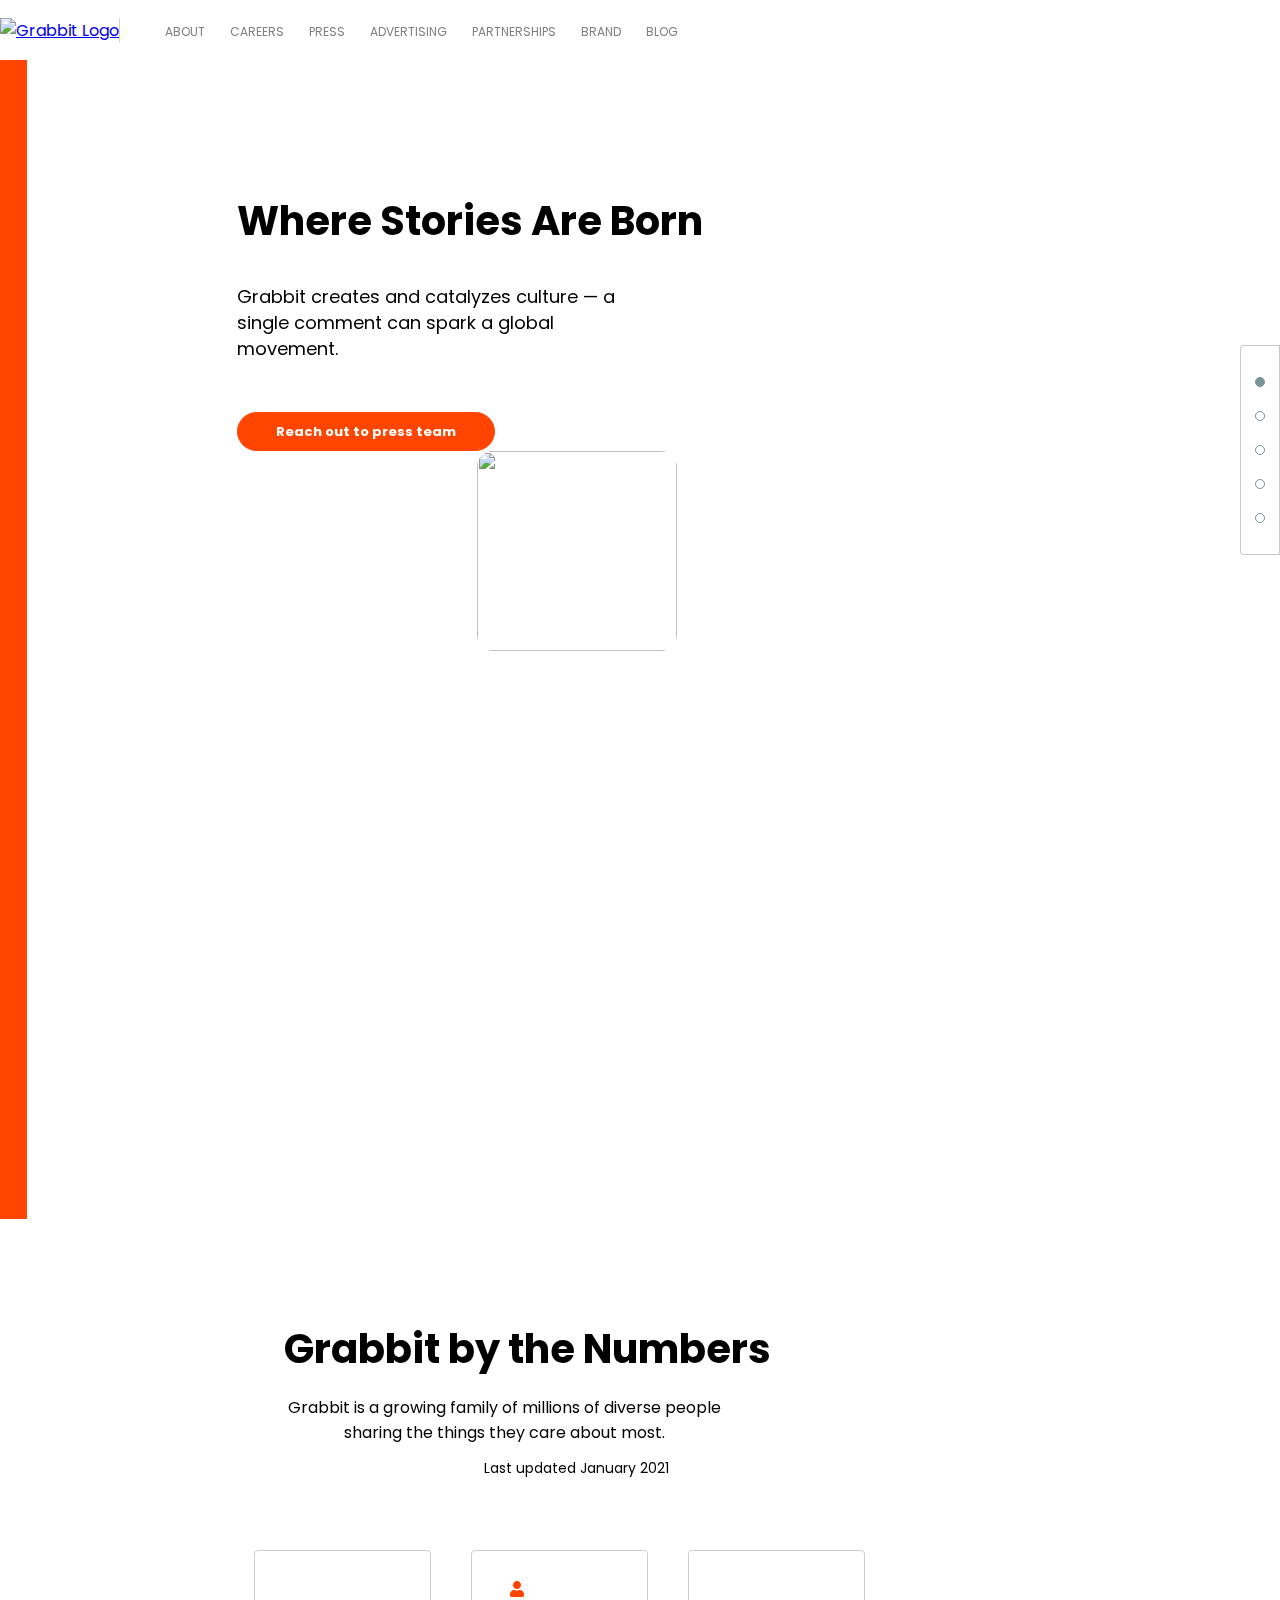
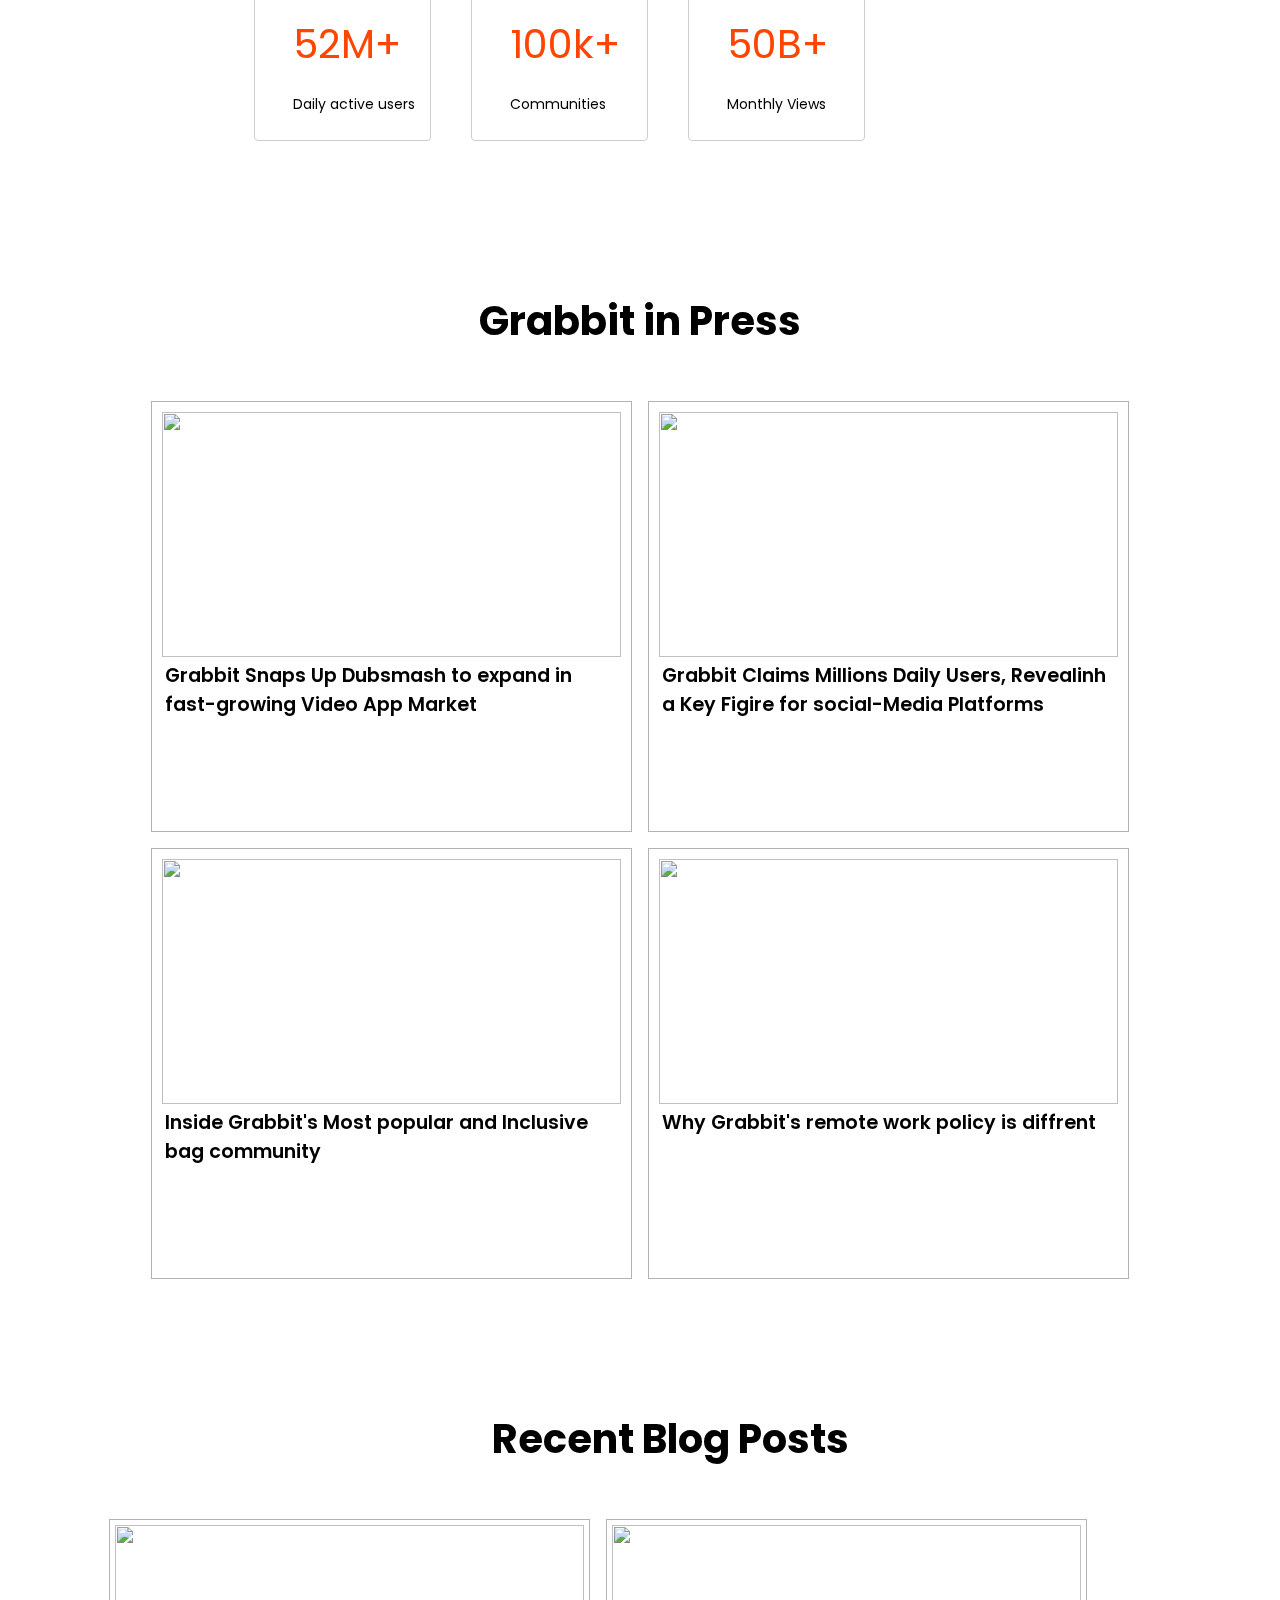
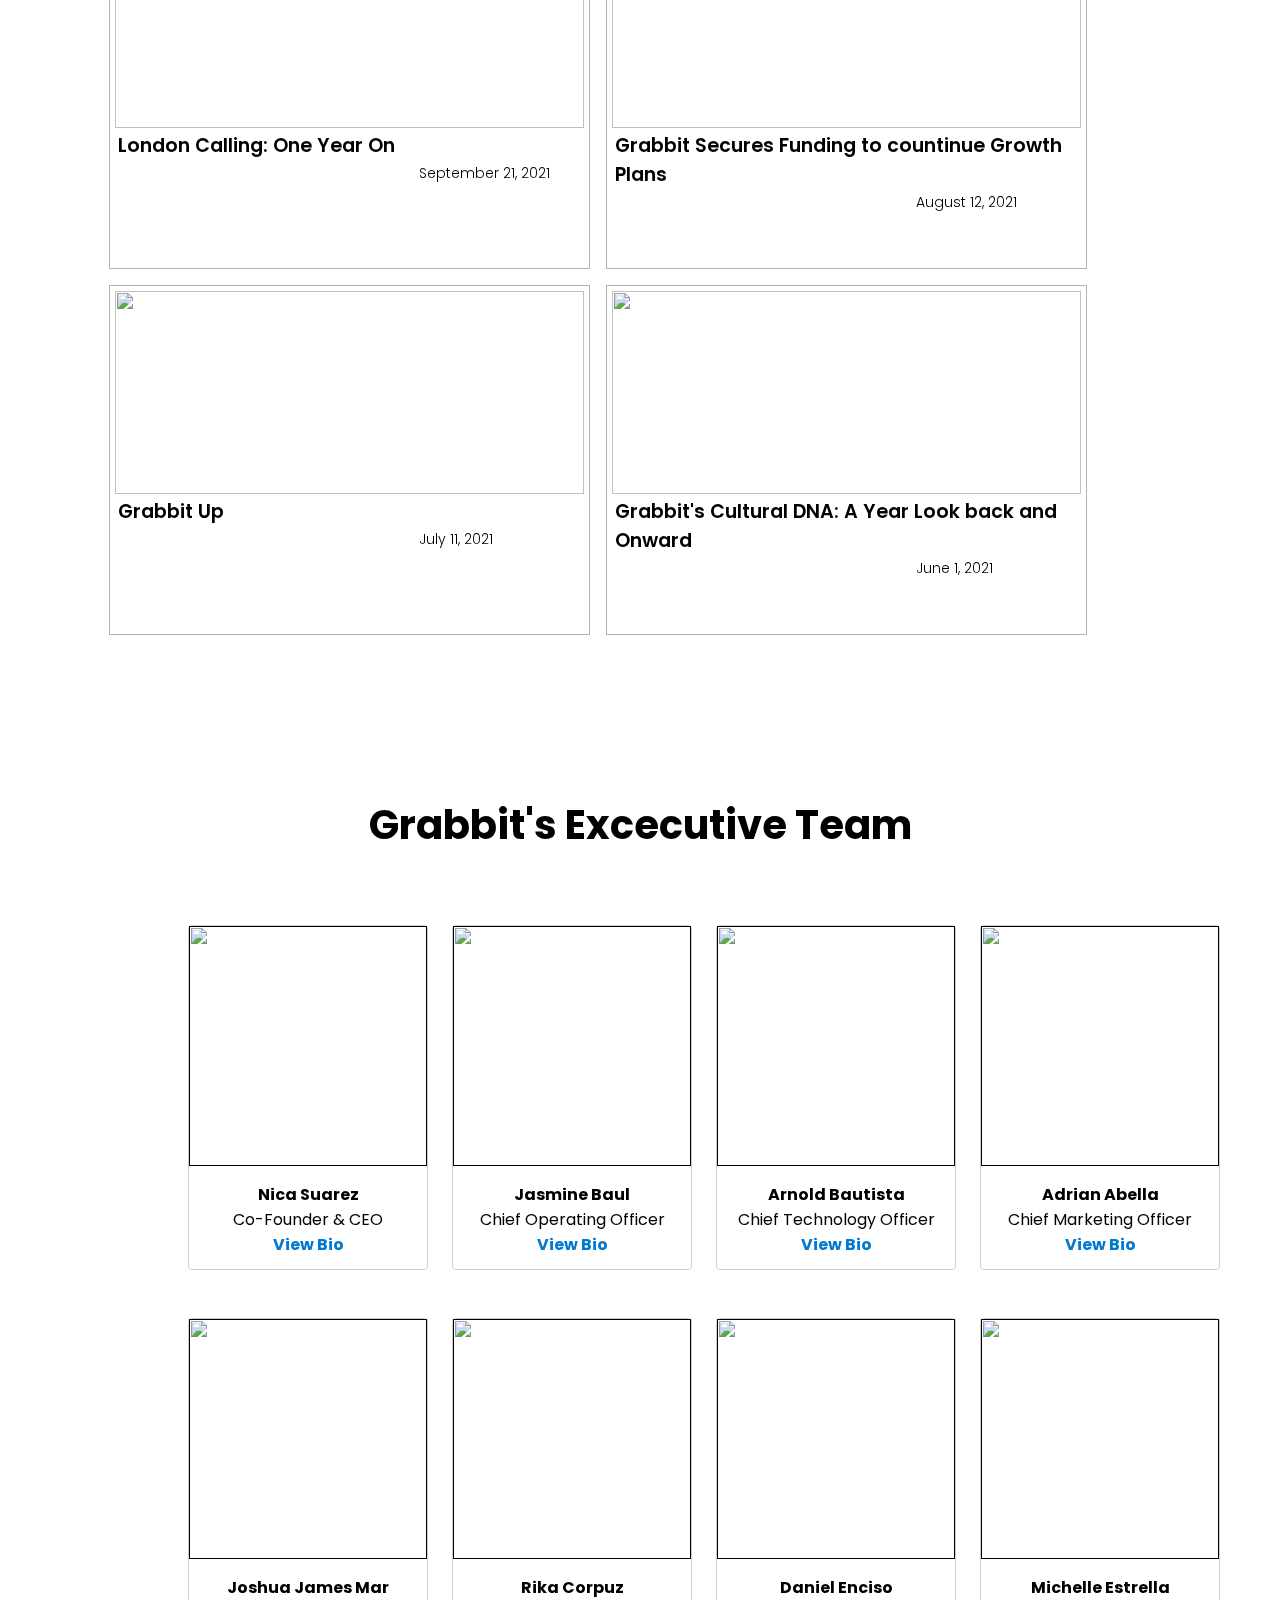
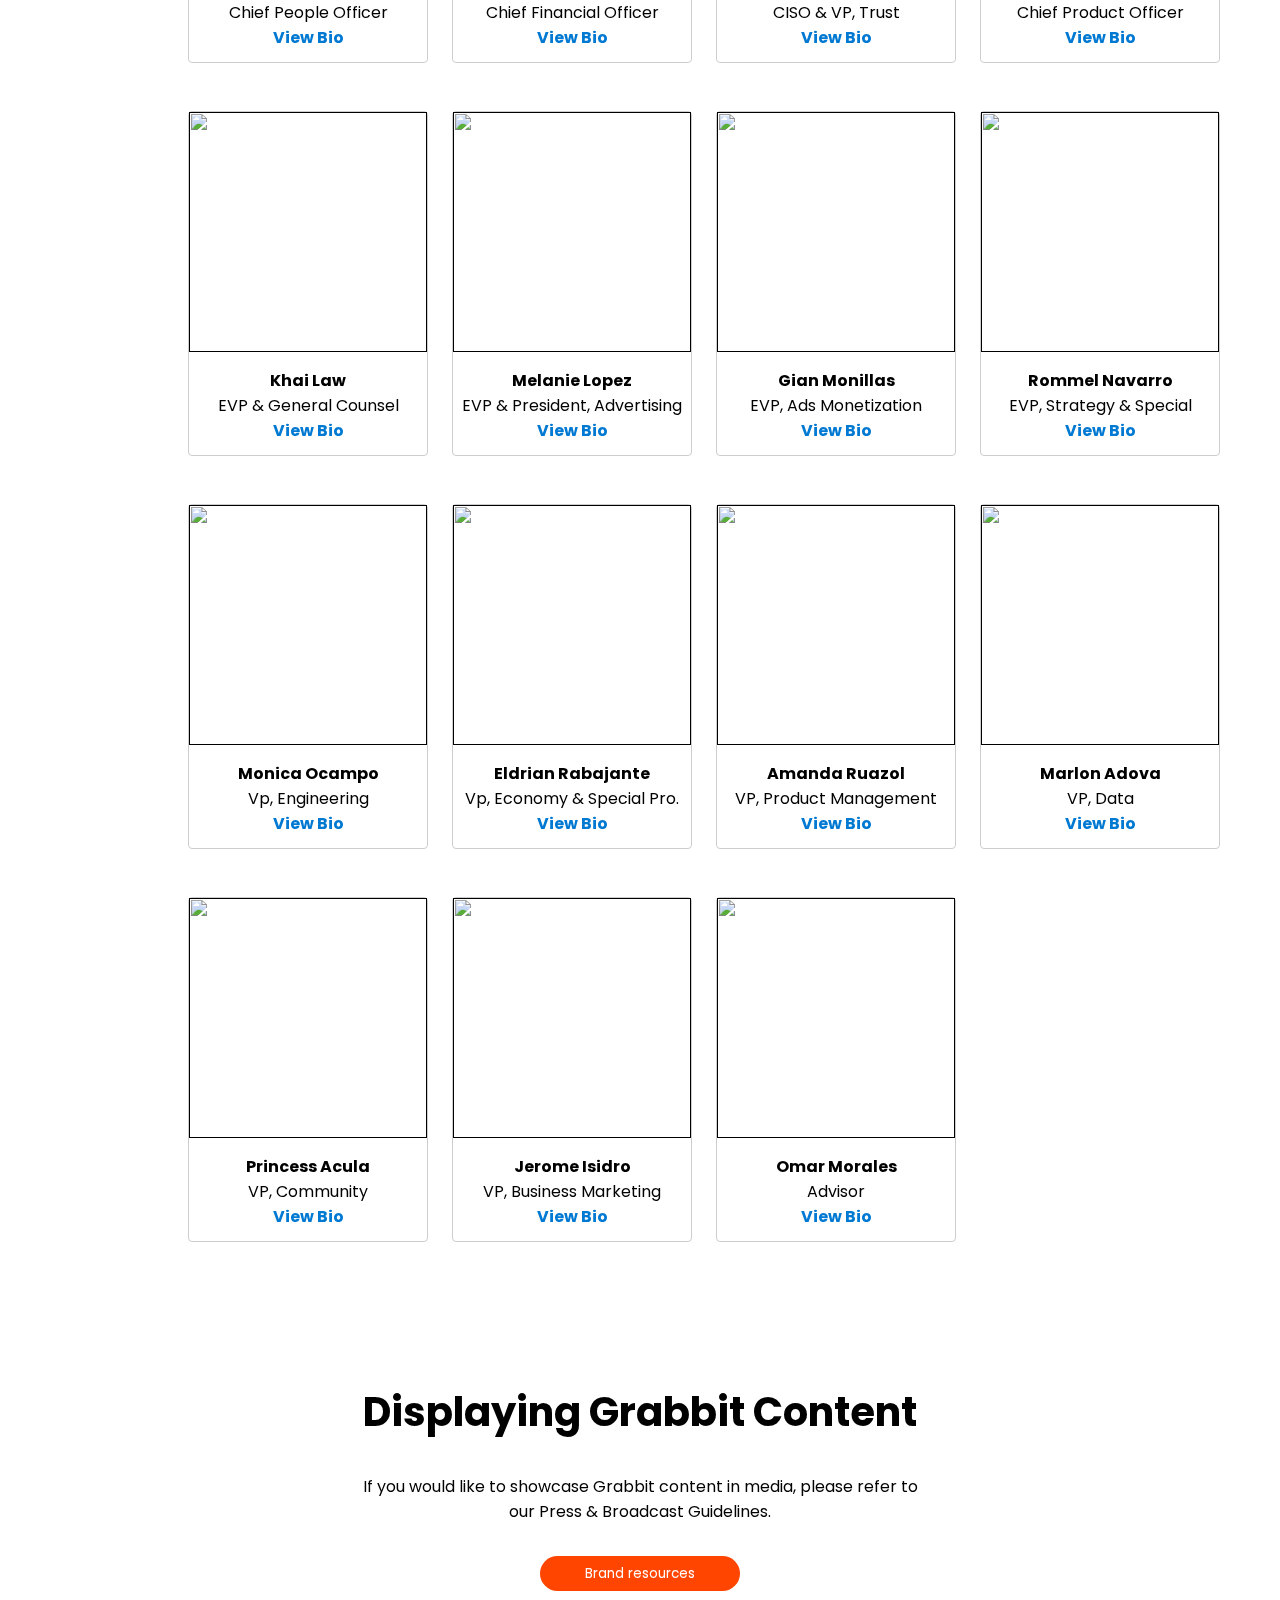
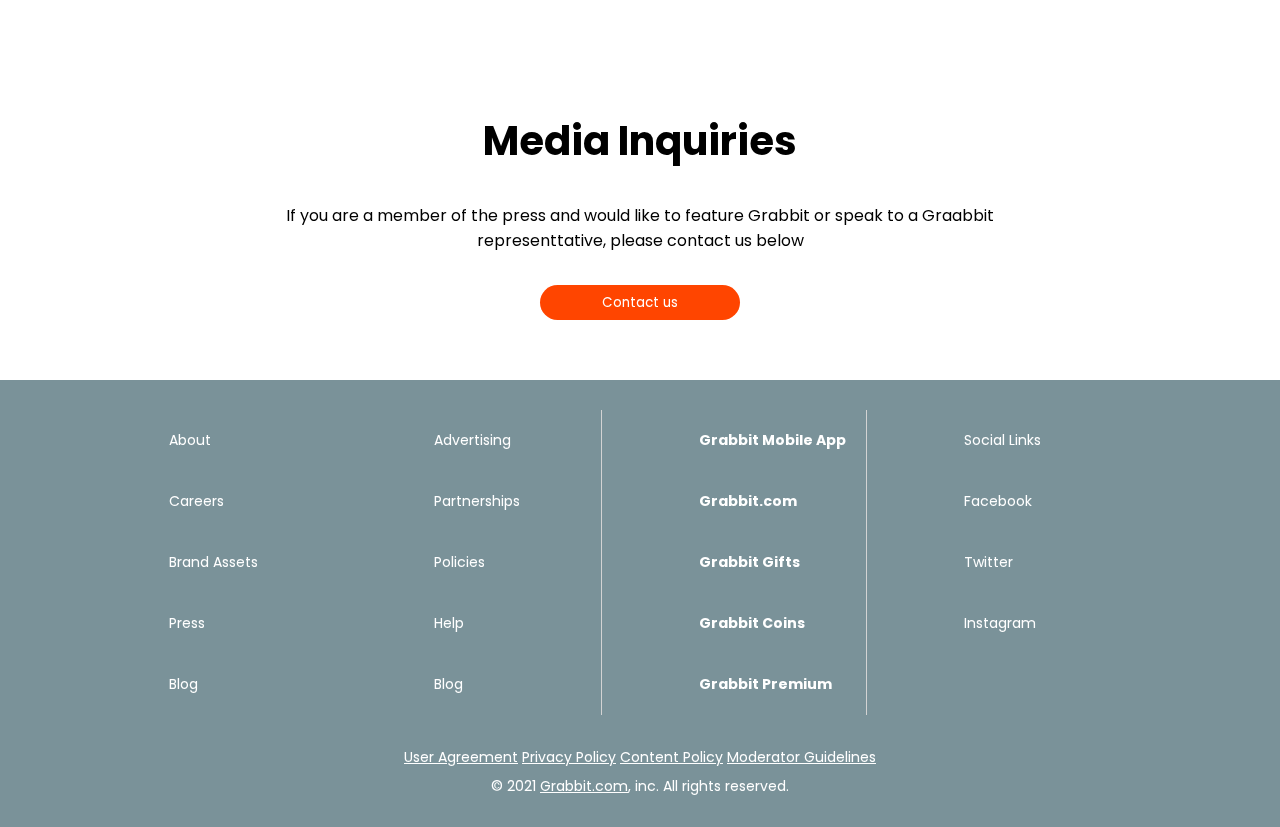
==== grabbithtml/press.html @ 47f3935f "marlon adova" ====
<!DOCTYPE html>
<html lang="en">
<head>
    <meta charset="UTF-8">
    <meta http-equiv="X-UA-Compatible" content="IE=edge">
    <meta name="viewport" content="width=device-width, initial-scale=1.0">
    <title>Press</title>
    <link rel="stylesheet" href="/grabbitdesign/press-design.css">
    <link
      href="https://pro.fontawesome.com/releases/v5.10.0/css/all.css"
      rel="stylesheet"
    />
    <link rel="icon" type="image/x-icon" href="/imagesgrabbit/searchimages/logo.png">
</head>
<body>
    <div class="img-kulay">

    </div>
    
    
  
</header>
    <div class="box-area">
        <div class="scroll-carousel">
            <div class="dot-container">
            <a href="#" class="elements" id="dt1"></a>
            <a href="#"  class="elements"id="dt2"></a>
            <a href="#" class=" elements"id="dt3"></a>
            <a href="#" class=" elements"id="dt4"></a>
            <a href="#" class=" elements"id="dt5"></a>
            <a href="#" class=" elements"id="dt6" style="display: none;"></a>
          
            </div>
            
            
        </div>
        <video autoplay muted loop id="myVideo">
            <source src="/imagesgrabbit/pressimages/pexels-ekaterina-bolovtsova-6650177.mp4" type="video/mp4">
          </video>
        <!-- HEADER -->
        <header>
            
               <nav class="wrapper">
                    <div class="logo nav">
                        <a href="/index.html"> 
                            <img src="/imagesgrabbit/deckimages/BANNER AND LOGO/logo-name.png" alt="Grabbit Logo"></a>
                    <ul>
                        <li><a href="#">ABOUT</a></li>
                        <li><a href="/grabbithtml/careers.html">CAREERS</a></li>
                        <li><a href="/grabbithtml/press.html">PRESS</a></li>
                        <li><a href="/grabbithtml/advertising.html">ADVERTISING</a></li>
                        <li><a href="#">PARTNERSHIPS</a></li>
                        <li><a href="#">BRAND</a></li>
                        <li><a href="/grabbithtml/blog.html">BLOG</a></li>
                    </ul>
                    </div>
                </nav>
                
                
                </div>
            </div> 
            
            
        </header>
        

        <section class="stories">
            <div class="img-kulay">

            </div>  
            <div class="stories-container">
                <div class="stories-container-content">
                    <h1>Where Stories Are Born</h1>
                    <p>Grabbit creates and catalyzes culture — a single comment can spark a global movement.</p>
                    <div>
                        <button class="reach">Reach out to press team</button>
                    </div>
                    <div class="stories-img-container">
                        <img src="/imagesgrabbit/pressimages/pexels-cottonbro-9818830.jpg" alt="">
                    </div>
                    <div id="cf6_image" class="shadow"></div>
                </div>
            </div>

        </section>
        
        
   <section class="grabbitum">
       <div class="grabbitum-container">
           <div>
               <div>
                   <h1 id="una">Grabbit by the Numbers</h1>
                   <p id="zero">Grabbit is a growing family of millions of diverse people sharing the things they care about most.</p>
                   <span id="panga">Last updated January 2021</span>
                   <div class="wrapper-container">
                    <div class="boxone">
                        <i class="fas fa-analytics"></i>
                        <h1>52M+</h1>
                        <p>Daily active users</p>
                    </div>
                    <div class="boxone">
                        <i class="fas fa-user"></i>
                        <h1>100k+</h1>
                        <p>Communities</p>
                    </div>
                    <div class="boxone">
                        <i class="fas fa-rabbit"></i>
                        <h1>50B+</h1>
                        <p>Monthly Views</p>
                    </div>
                   </div>

                   
               </div>
           </div>
       </div>
    </section> 
    <section class="prez" >
        <div class="prez-container">
            <div class="Press-container">
                <h1>Grabbit in Press</h1>
            </div>
            <div class="bx4-container">
                
                <div class="box4">
                    <div class="imgs-bx4-container">
                        <img src="https://images.pexels.com/photos/927022/pexels-photo-927022.jpeg?auto=compress&cs=tinysrgb&dpr=1&w=500" alt="">
                    </div>
                    <a href="">Grabbit Snaps Up Dubsmash to expand in fast-growing Video App Market</a>
                    <div class="logo-journal">
                        <img src="./images/Wall-Street-Journal-Logo_8027d34553f630cdea100c7f441b8144.png" alt="">
                    </div>
                </div>
                <div class="box4">
                    <div class="imgs-bx4-container">
                        <img src="https://images.pexels.com/photos/1916816/pexels-photo-1916816.jpeg?auto=compress&cs=tinysrgb&dpr=1&w=500" alt="">
                    </div>
                    <a href="">Grabbit Claims Millions Daily Users, Revealinh a Key Figire for social-Media Platforms</a>
                    <div class="logo-journal">
                        <img src="./images/Wall-Street-Journal-Logo_8027d34553f630cdea100c7f441b8144.png" alt="">
                    </div>
                </div>
                <div class="box4">
                    <div class="imgs-bx4-container">
                        <img src="https://images.pexels.com/photos/6044266/pexels-photo-6044266.jpeg?auto=compress&cs=tinysrgb&dpr=1&w=500" alt="">
                    </div>
                    <a href="">Inside Grabbit's Most popular and Inclusive bag community</a>
                    <div class="logo-journal">
                        <img src="./images/Wall-Street-Journal-Logo_8027d34553f630cdea100c7f441b8144.png" alt="">
                    </div>
                </div>
                <div class="box4">
                    <div class="imgs-bx4-container">
                        <img src="https://images.pexels.com/photos/3760067/pexels-photo-3760067.jpeg?auto=compress&cs=tinysrgb&dpr=1&w=500" alt="">
                    </div>
                    <a href="">Why Grabbit's remote work policy is diffrent</a>
                    <div class="logo-journal">
                        <img src="./images/Wall-Street-Journal-Logo_8027d34553f630cdea100c7f441b8144.png" alt="">
                    </div>
                </div>
            </div>
            
        </div>

    </section>

    
    
    <section class="prez" id="nice">
        <div class="prez-container ">
            <div class="Press-container">
                <h1>Recent Blog Posts</h1>
            </div>
            <div class="bx4-container" id="nices">
                
                <div class="box4" id="blogz">
                    <div class="imgs-bx4-container">
                        <img src="https://images.pexels.com/photos/672532/pexels-photo-672532.jpeg?auto=compress&cs=tinysrgb&dpr=1&w=500" alt="">
                    </div>
                    <a href="">London Calling: One Year On</a>
                    <span id="date">September 21, 2021</span>
                    </div>
                    
                
                <div class="box4" id="blogz">
                    <div class="imgs-bx4-container">
                        <img src="https://images.pexels.com/photos/590016/pexels-photo-590016.jpeg?auto=compress&cs=tinysrgb&dpr=1&w=500" alt="">
                    </div>
                    <a href="">Grabbit Secures Funding to countinue Growth Plans</a>
                   
                    <span id="date">August 12, 2021</span> 
                    </div>
                    
                
                <div class="box4" id="blogz">
                    <div class="imgs-bx4-container">
                        <img src="https://images.pexels.com/photos/347135/pexels-photo-347135.jpeg?auto=compress&cs=tinysrgb&dpr=1&w=500" alt="">
                    </div>
                    <a href="">Grabbit Up</a>
                    <span id="date">July 11, 2021</span> 
                </div>
                
                <div class="box4" id="blogz">
                    <div class="imgs-bx4-container">
                        <img src="https://images.pexels.com/photos/7328581/pexels-photo-7328581.jpeg?auto=compress&cs=tinysrgb&dpr=1&w=500" alt="">
                    </div>
                    <a href="">Grabbit's Cultural DNA: A Year Look back and Onward</a>
                    <span id="date">June 1, 2021</span>
                    </div>
                    
                </div>
            </div>
            
        </div>
    </section>
   
    <section class="Exe">
        <div class="Executive-team-container">
            <h1>Grabbit's Excecutive Team</h1></div>
        <div class="Execu-con">
            
           
            <div class="box12"><a href="">
                <div class="image-natinto">
                    <img src="/imagesgrabbit/pressimages/Cartoon Image w- BG/6.png"alt="">
                </div>
                <div class="imagenatinto-description-container">
                <span class="boxz1">Nica Suarez</span>
                <span class="postion">Co-Founder & CEO</span>
                <span class="morepa">View Bio</span>
                </div></a>
            </div>
            <div class="box12"><a href="">
                <div class="image-natinto">
                    <img src="/imagesgrabbit/pressimages/Cartoon Image w- BG/9.png"alt="">
                </div>
                <div class="imagenatinto-description-container">
                    <span class="boxz1">Jasmine Baul</span>
                    <span class="postion">Chief Operating Officer</span>
                    <span class="morepa">View Bio</span>
                </div>
                </a>
            </div>
            <div class="box12"><a href="">
                <div class="image-natinto">
                    <img src="/imagesgrabbit/pressimages/Cartoon Image w- BG/8.png"alt="">
                </div>
                <div class="imagenatinto-description-container">
                    <span class="boxz1">Arnold Bautista</span>
                    <span class="postion">Chief Technology Officer</span>
                    <span class="morepa">View Bio</span>
                </div>
                </a>
            </div>
            <div class="box12"><a href="">
                <div class="image-natinto">
                    <img src="/imagesgrabbit/pressimages/Cartoon Image w- BG/11.png"alt="">
                </div>
                <div class="imagenatinto-description-container">
                    <span class="boxz1">Adrian Abella</span>
                    <span class="postion">Chief Marketing Officer</span>
                    <span class="morepa">View Bio</span>
                </div>
                </a>
            </div>
            <div class="box12"><a href="">
                <div class="image-natinto">
                    <img src="/imagesgrabbit/pressimages/Cartoon Image w- BG/7.png"alt="">
                </div>
                <div class="imagenatinto-description-container">
                    <span class="boxz1">Joshua James Mar</span>
                    <span class="postion">Chief People Officer</span>
                    <span class="morepa">View Bio</span>
                </div>
                </a>
            </div>
            <div class="box12"><a href="">
                <div class="image-natinto">
                    <img src="/imagesgrabbit/pressimages/Cartoon Image w- BG/13.png"alt="">
                </div>
                
                <div class="imagenatinto-description-container">
                    <span class="boxz1">Rika Corpuz</span>
                    <span class="postion">Chief Financial Officer</span>
                    <span class="morepa">View Bio</span>
                </div>
            </a>
            </div>
            <div class="box12"><a href="">
                <div class="image-natinto">
                    <img src="/imagesgrabbit/pressimages/Cartoon Image w- BG/14.png"alt="">
                </div>
                <div class="imagenatinto-description-container">
                    <span class="boxz1">Daniel Enciso</span>
                    <span class="postion">CISO & VP, Trust</span>
                    <span class="morepa">View Bio</span>
                </div>
            </a>
            </div>
            <div class="box12"><a href="">
                <div class="image-natinto">
                    <img src="/imagesgrabbit/pressimages/Cartoon Image w- BG/15.png"alt="">
                </div>
                <div class="imagenatinto-description-container">
                    <span class="boxz1">Michelle Estrella</span>
                <span class="postion">Chief Product Officer</span>
                <span class="morepa">View Bio</span>
                </div>
                </a>
            </div>
            <div class="box12"><a href="">
                <div class="image-natinto">
                    <img src="/imagesgrabbit/pressimages/Cartoon Image w- BG/16.png"alt="">
                </div>
                <div class="imagenatinto-description-container">
                    <span class="boxz1">Khai Law</span>
                <span class="postion">EVP & General Counsel</span>
                <span class="morepa">View Bio</span>
                </div>
                </a>
            </div>
            <div class="box12"><a href="">
                <div class="image-natinto">
                    <img src="/imagesgrabbit/pressimages/Cartoon Image w- BG/17.png"alt="">
                </div>
                
                <div class="imagenatinto-description-container">
                    <span class="boxz1">Melanie Lopez</span>
                    <span class="postion">EVP & President, Advertising</span>
                    <span class="morepa">View Bio</span>
                </div>
                </a>
            </div>
            <div class="box12"><a href="">
                <div class="image-natinto">
                    <img src="/imagesgrabbit/pressimages/Cartoon Image w- BG/19.png"alt="">
                </div>
                
                <div class="imagenatinto-description-container">
                    <span class="boxz1">Gian Monillas</span>
                    <span class="postion">EVP, Ads Monetization</span>
                    <span class="morepa">View Bio</span>
                </div>
                </a>
            </div>
            <div class="box12"><a href="">
                <div class="image-natinto">
                    <img src="/imagesgrabbit/pressimages/Cartoon Image w- BG/20.png"alt="">
                </div>
                <div class="imagenatinto-description-container">
                <span class="boxz1">Rommel Navarro</span>
                <span class="postion">EVP, Strategy & Special</span>
                <span class="morepa">View Bio</span>
                </div>
                </a>
            </div>
            <div class="box12"><a href="">
                <div class="image-natinto">
                    <img src="/imagesgrabbit/pressimages/Cartoon Image w- BG/21.png"alt="">
                </div>
                <div class="imagenatinto-description-container">
                    <span class="boxz1">Monica Ocampo</span>
                    <span class="postion">Vp, Engineering</span>
                    <span class="morepa">View Bio</span>
                </div>
                </a>
            </div>
            <div class="box12"><a href="">
                <div class="image-natinto">
                    <img src="/imagesgrabbit/pressimages/Cartoon Image w- BG/22.png"alt="">
                </div>
                <div class="imagenatinto-description-container">
                    <span class="boxz1">Eldrian Rabajante</span>
                    <span class="postion">Vp, Economy & Special Pro. </span>
                    <span class="morepa">View Bio</span>
                </div>
                </a>
            </div>
            <div class="box12"><a href="">
                <div class="image-natinto">
                    <img src="/imagesgrabbit/pressimages/Cartoon Image w- BG/23.png"alt="">
                </div>
                <div class="imagenatinto-description-container">
                    <span class="boxz1">Amanda Ruazol</span>
                    <span class="postion">VP, Product Management</span>
                    <span class="morepa">View Bio</span>
                </div>
                </a>
            </div>
            <div class="box12"><a href="">
                <div class="image-natinto">
                    <img src="/imagesgrabbit/pressimages/Cartoon Image w- BG/10.png"alt="">
                </div>
                <div class="imagenatinto-description-container">
                    <span class="boxz1">Marlon Adova</span>
                    <span class="postion">VP, Data</span>
                    <span class="morepa">View Bio</span>
                </div>
               </a>
            </div>
            <div class="box12"><a href="">
                <div class="image-natinto">
                    <img src="/imagesgrabbit/pressimages/Cartoon Image w- BG/12.png"alt="">
                </div>
                <div class="imagenatinto-description-container">
                    <span class="boxz1">Princess Acula</span>
                    <span class="postion">VP, Community</span>
                    <span class="morepa">View Bio</span>
                </div>
                </a>
            </div>
            <div class="box12"><a href="">
                <div class="image-natinto">
                    <img src="/imagesgrabbit/pressimages/Cartoon Image w- BG/18.png"alt="">
                </div>
                <div class="imagenatinto-description-container">
                    <span class="boxz1">Jerome Isidro</span>
                    <span class="postion">VP, Business Marketing</span>
                    <span class="morepa">View Bio</span>
                </div>
                </a>
            </div>
            <div class="box12"><a href="">
                <div class="image-natinto">
                    <img src="/imagesgrabbit/pressimages/Cartoon Image w- BG/24.png"alt="">
                </div>
                <div class="imagenatinto-description-container">
                    <span class="boxz1">Omar Morales</span>
                    <span class="postion">Advisor</span>
                    <span class="morepa">View Bio</span>
                </div>
                </a>
            </div>
            

        </div>
    </section>

    <section class="Displaying">
        <div class="displaying-con">
            <h1>Displaying Grabbit Content</h1>
            <p>If you would like to showcase Grabbit content in media, please refer to our <span>Press & Broadcast Guidelines.</span></p>

            <div>
                <button class="button3">Brand resources</button>
            </div>
        </div>
    </section>

    <section class="Media">
        <div class="Media-con">
            <h1>Media Inquiries</h1>
            <p>If you are a member of the press and would like to feature Grabbit or speak to a Graabbit representtative, please <span>contact us below<span></p>

            <div >
                <button class="button4">Contact us</button>
            </div>
        </div>
    </section>

<footer class="footer">
        <div class="footer-container">
            <div class="footer-top">

                <div class="">
                    <a href="#">About</a>
                    <a href="">Careers</a>
                    <a href="">Brand Assets</a>
                    <a href="">Press</a>
                    <a href="">Blog</a> 
                 </div>
                 <div class="">
                    <a href="#">Advertising</a>
                    <a href="">Partnerships</a>
                    <a href="">Policies</a>
                    <a href="">Help</a>
                    <a href="">Blog</a> 
                 </div>
                 <div class="">
                    <a href="#">Grabbit Mobile App</a>
                    <a href="">Grabbit.com</a>
                    <a href="">Grabbit Gifts</a>
                    <a href="">Grabbit Coins</a>
                    <a href="">Grabbit Premium</a> 
                 </div>
                 <div class="">
                    <a href="#">Social Links</a>
                    <a href="">Facebook</a>
                    <a href="">Twitter</a>
                    <a href="">Instagram</a>
                    
                 </div>
            </div>
            <div class="footer-bottom">
                <div class="User-container">
                    <a href="">User Agreement</a>
                    <a href="">Privacy Policy</a>
                    <a href="">Content Policy</a>
                    <a href="">Moderator Guidelines</a>
                </div>
                <div class="license-container">
                    <p>© 2021 <a href="">Grabbit.com</a>, inc. All rights reserved.</span></p>
                </div>
                
            </div>
        </div>
    </footer>

   
    <!-- END OF FOOTER -->
    <script src="/js/press.js"></script>
    
</body>

</html>
---- grabbitdesign/press-design.css ----
@import url("https://fonts.googleapis.com/css2?family=Poppins:ital,wght@0,100;0,200;0,300;0,400;0,500;0,600;0,700;0,800;0,900;1,100;1,200;1,300;1,400;1,500;1,600;1,700;1,800;1,900&display=swap");
/* js */
#dt1.active {
  background-color: transparent;
}
#dt2.active {
  background-color: #7a9299;
}
#dt3.active {
  background-color: #7a9299;
}
#dt4.active {
  background-color: #7a9299;
}
#dt5.active {
  background-color: #7a9299;
}
#dt6.active {
  background-color: #7a9299;
}

video {
  object-fit: cover;
  width: 100vw;
  height: 100vh;
  position: fixed;
  top: 0;
  left: 0;
  z-index: -1;
}

/* .video{
  position:fixed;
  min-width:100%;
  min-height:100%;
  bottom:0;
  left:0;
} */


* {
  padding: o;
  margin: 0;
  box-sizing: border-box;
  font-family: poppins, Helvetica, sans-serif;
}

.scroll-carousel {
  position: fixed;
  right: 0;
  top: 0;
  bottom: 0;
  height: 210px;
  width: 40px;
  background-color: #ffff;
  margin: auto;
  border: 1px solid rgba(20, 39, 54, 0.25);
  border-radius: 4px 0 0 4px;
  display: flex;
  justify-content: center;
  align-items: center;
  z-index: 9999;
}
 @media screen and (max-width:796px){
  .scroll-carousel{
    display:none;
  }
 }
.dot-container {
  display: flex;
  justify-content: center;
  align-items: center;
  flex-direction: column;
  gap: 1.5rem;
}
.elements {
  width: 10px;
  height: 10px;
  border-radius: 100%;
  background-color: transparent;
  border: 1px solid #7a9299;
}
#dt1 {
  background-color: #7a9299;
}

/* HEADER */

.nav {
  display: flex;
  flex-direction: row;
  align-items: center;
  width: 100%;
  height: 60px;
  position: fixed;
  top: 0;
  left: 0;
  background-color: #ffff;
  z-index: 999;
}
.wrapper ul {
  display: flex;
}
.wrapper ul li {
  list-style: none;
  padding: 20px;
  padding-left: 5px;
}
.wrapper img {
  width: 100px;
  height: 45px;
  border-right: 1px solid lightgray;
}
.wrapper ul li a {
  font-size: 12px;
  color: gray;
  text-decoration: none;
}
/* ______________________________________________________________________________________________________________ */

.stories {
  display: flex;
  justify-content: center;
  align-items: center;

  position: relative;
}
.stories-container {
  display: flex;
  justify-content: center;
  align-items: center;
}
.stories-img-container img {
  width: 200px;
  height: 200px;
  border-radius: 16px;
  object-fit: cover;
  position: relative;
  left: 15rem;
}

  .stories-container-content h1 {
    font-weight: bold;
    font-size: 20px;
    line-height: 43px;
    margin-bottom: 41px;
  }


.img-kulay {
  position: absolute;
  left: 0;
  top: 0;

  height: 100%;
  width: 27px;
  background-color: #ff4500;
}

.stories-container-content h1 {
  font-weight: bold;
  font-size: 40px;
  line-height: 43px;
  margin-bottom: 41px;
}

.stories-container-content p {
  font-size: 18px;
  line-height: 26px;

  margin-block-start: 1em;
  margin-block-end: 1em;
  margin-inline-start: 0px;
  margin-inline-end: 0px;
  text-align: left;
  margin-bottom: 50px;
}

.stories {
  /* background-color: #f1f5f6; */
  padding: 200px;
  display: flex;
  align-items: center;
  justify-content: center;
}

.stories-container button {
  color: #ffff;
  border: none;
  border-radius: 19.5px;
  text-transform: none;
  display: inline-block;
  vertical-align: top;
  text-decoration: none;
  text-align: center;
  background-color: #ff4500;
  font-size: 13px;
  line-height: 1;
  padding: 12px 38px;
  font-weight: 700;
  border: 1px solid #ff4500;
}
.reach:hover {
  background-color: #ffff;
  cursor: pointer;
  transition: 1000ms;
}
.stories-container {
  display: flex;

  align-items: center;
}
.stories-container button:hover {
  color: #ff4500;
}
.stories-container-content p {
  width: 50%;
}

/* ______________________________________________________________________________________________________________ */
.grabittum {
  height: 100%;
  /* background-color: #ffff; */
}
.grabbitum-container {
  padding-left: 5rem;
  padding-right: 15px;
  max-width: 972px;
  width: 100%;
  margin-left: auto;
  margin-right: auto;
}
#zero {
  display: block;
  margin-bottom: 10px;
  text-align: center;
  width: 500px;
  padding-left: 40px;
}
#panga {
  font-size: 14px;
  color: #000;
  line-height: 1.43;
  text-align: center;
  padding-left: 250px;
}
#una {
  font-size: 40px;
  display: block;
  margin-top: 100px;
  margin-bottom: 16px;
  padding-left: 50px;
}
.wrapper-container h1 {
  color: #ff4500;
  font-size: 40px;
  font-weight: 400;
  display: flex;
  flex-direction: row;
  align-items: center;
}
.wrapper-container {
  display: flex;
  margin-top: 50px;
  margin-bottom: 80px;
}
/* grabbit in press */
.prez {
  display: flex;
  flex-direction: column;
  justify-content: center;
  align-items: center;
  /* background: #f2f6f7; */
  padding-bottom: 5rem;
}
.imgs-bx4-container {
  width: 100%;
  height: 60%;
}
.imgs-bx4-container img {
  width: 100%;
  height: 100%;
}
.prez-container {
  display: flex;
  flex-direction: column;
  justify-content: center;
  align-items: center;
  width:100%;
 
}
@media screen and (max-width:769px){
  .prez-container{
    width:70%;
  }
}

.bx4-container {
  display: grid;
  grid-template-columns: 1fr 1fr;
  grid-gap: 1rem 1rem;
  
}
.box4 {
  width: 481px;
  height: 431px;
  /* background: #ffff; */
  border: 1px solid rgba(0, 0, 0, 0.3);
  display: flex;
  flex-direction: column;
  align-items: flex-start;
  justify-content: flex-start;
  padding: 10px;
  
  
}

.logo-journal img {
  position: relative;
  left: 16px;
  top: 20px;
}
.Press-container h1 {
  font-size: 2.5rem;
  padding-top: 50px;
  padding-bottom: 50px;
}
.box4 a {
  font-size: 1.2rem;
  font-weight: 600;
  padding: 0.2rem;
}

.boxone {
  /* background-color: #ffff; */
  width: 177px;
  border: 1px solid #cbcdce;
  padding: 30px 11px 25px 38px;
  margin: 20px;
  border-radius: 4px;
  justify-content: center;
}
.boxone p {
  font-size: 14px;
  padding-top: 20px;
}
.boxone i {
  font-size: 16px;
  line-height: 16px;
  display: block;
  min-height: 24px;
  margin-bottom: 9px;
  color: #ff4500;
}

/* section prez */
.prez-container {
  display: flex;
}
.prez-container a {
  text-decoration: none;
  color: black;
}
#nice {
  /* background-color: #ffff; */
  margin-right:100px;
}
#nices{
  margin-right:9rem;
}


/* Yung mahirap na part */

.Viewmo {
  border-radius: 20px;
  width: 200px;
  height: 35px;
  background-color: #ff4500;
  color: #ffff;
  border: none;
}
.Viewmo:hover {
  background-color: #ffff;
  color: #ff4500;
  cursor: pointer;
  transition: 1000ms;
}

/* Grabbit Executive team */
.Exe {
  /* background-color: #ffff; */
  display: flex;
  flex-direction: column;
  justify-content: center;
  align-items: center;
}
.Executive-team-container h1 {
  padding-top: 80px;
  padding-bottom: 70px;
  font-size: 2.5rem;
}
.Execu-con {
  display: grid;
  grid-template-columns: 1fr 1fr 1fr 1fr;
  grid-gap: 3rem 1.5rem;
  margin-left:8rem;
}
.Exe a {
  text-decoration: none;
  color: black;
}
.box12 {
  /* background-color: #ffff; */
  height: 345px;
  width: 240px;
  border: 1px solid #cbcdce;
  border-radius: 4px;
  text-decoration: none;
}
.image-natinto {
  width: 100%;
  height: 70%;

  margin-bottom: 1rem;
}
.image-natinto img {
  width: 100%;
  height: 100%;
  object-fit: cover;
}
.imagenatinto-description-container {
  display: flex;
  flex-direction: column;
  justify-content: center;
  align-items: center;
  gap: 0rem;
}
.boxz1 {
  font-weight: 700;
}
.morepa {
  font-weight: 700;
  color: #0079d3;
}

/* hati */

.Displaying {
  /* background: #d2dddf; */
  padding: 60px;
  margin-top: 5rem;
  width:100%;
  display:flex;
  flex-direction: column;
}
.displaying-con {
  display: flex;
  justify-content: center;
  align-items: center;
  flex-direction: column;
  gap: 2rem;
  text-align: center;
}
.displaying-con h1 {
  font-size: 2.5rem;
}
.displaying-con p {
  font-family: poppins;
  width: 50%;
}
.button3 {
  border-radius: 20px;
  width: 200px;
  height: 35px;
  background-color: #ff4500;
  color: #ffff;
  border: none;
}
.button3:hover {
  background-color: #ffff;
  color: #ff4500;
  cursor: pointer;
  transition: 1000ms;
}

/* Media  */
.Media {
  display: flex;
  justify-content: center;
  align-items: center;
  flex-direction: column;
}
.Media-con {
  display: flex;
  justify-content: center;
  align-items: center;
  flex-direction: column;
  padding: 60px;
  text-align: center;
  gap: 2rem;
}
.Media-con p {
  font-family: poppins;
  width: 80%;
}
.Media-con h1 {
  font-size: 2.5rem;
}
.button4 {
  border-radius: 20px;
  width: 200px;
  height: 35px;
  background-color: #ff4500;
  color: #ffff;
  border: none;
}
.button4:hover {
  background-color: #ffff;
  color: #ff4500;
  cursor: pointer;
  transition: 1000ms;
}

/* Span date recent blog posts */
#date {
  font-size: 14px;
  font-weight: 300;
  padding-left: 19rem;
}
/* id sa box4 */
#blogz {
  width: 481px;
  height: 350px;
  /* background: #ffff; */
  border: 1px solid rgba(0, 0, 0, 0.3);
  display: flex;
  flex-direction: column;
  align-items: flex-start;
  justify-content: flex-start;
  padding: 5px;
}

/* FOOTER */
.footer {
  width:100%;
  padding: 30px;
  display: flex;
  justify-content: center;
  align-items: center;
  background-color: #7a9299;
  font-size: 14px;
}
.footer-top div:nth-child(2) {
  border-right: 1px solid lightgray;
}
.footer-top div:nth-child(3) {
  border-right: 1px solid lightgray;
  font-weight: 700;
}
.footer-container {
  display: flex;
  flex-direction: column;
  gap: 2rem;
}
.footer-top {
  display: grid;
  grid-template-columns: 1fr 1fr 1fr 1fr;
  grid-column-gap: 77px;
}
.footer-bottom {
  display: flex;
  justify-content: center;
  align-items: center;
  flex-direction: column;
  gap: 0.5rem;
}
.footer-top div {
  display: flex;
  justify-content: flex-start;
  align-items: flex-start;
  flex-direction: column;
}
.footer-top div a {
  padding: 20px;
  color: #ffff;
  text-decoration: none;
}
.User-container a {
  color: #ffff;
}
.User-container a:hover {
  color: #ffff;
  text-decoration: none;
}
.license-container a:hover {
  text-decoration: none;
  color: #ffff;
}
.license-container a {
  color: #ffff;
}
.license-container {
  color: #ffff;
}

@media screen and (max-width: 950px) {
  .footer-top {
    display: grid;
    grid-template-columns: 1fr 1fr;
    grid-column-gap: 77px;
    
  }
}

/* ______________________ */

@media screen and (max-width: 1020px) {
  .bx4-container {
    display:flex;
    justify-content: center;
    align-content: center;
    flex-direction: column;
    width:100%;
  }
  .box4 a{
    font-size:14px;
  }
  .box4 {
    width: 100%;
    height: 330px;
    background: #ffff;
    border: 1px solid rgba(0, 0, 0, 0.3);
    display: flex;
    flex-direction: column;
    align-items: center;
    justify-content: center;
    padding: 10px;
    
    
  }
  }


  /* __________ */
  #nice{
    margin-left:10rem;
  }



  @media screen and (max-width:1200px){

    .boxone i {
      font-size: 12px;
      line-height: 12px;
      display: block;
      min-height: 24px;
      margin-bottom: 9px;
      color: #ff4500;
    }
    video{
      display:none;
    }
    .boxone h1{
      font-size:18px;
    }
    
    
    
    .stories{
      background-color:#ffff;
    }
    .grabbitum{
      background-color:#ffff;

    }
    .prez{
      background-color:#ffff;

    }
    #nice{
      background-color:#ffff;

    }
    .Execu-con {
      display: grid;
      grid-template-columns: 1fr 1fr ;
      grid-gap: 3rem 1.5rem;
      margin-left:15rem;
    }
    .boxone {
      background-color: #ffff;
      width: 200px;
      border: 1px solid #cbcdce;
      padding: 30px 11px 25px 38px;
      margin: 20px;
      border-radius: 4px;
      justify-content: center;
    }
    .Displaying{
      background:#ffff;
      display:flex;
      flex-direction: row;
      width:100%;
    }
    .displaying-con{
      margin-left:150px;
    }
    .Media-con{
      margin-left:300px;
    }
    .Executive-team-container{
      margin-left:150px;
    }

    .footer{
      background-color:#ffff;
      margin-left: 170px;

    }
    .footer-top div a {
      padding: 20px;
      color: black;
      text-decoration: none;
    }
    .User-container a {
      color: black;
    }
    .User-container a:hover {
      color: #ffff;
      text-decoration: none;
    }
    .license-container a:hover {
      text-decoration: none;
      color: #ffff;
    }
    .license-container a {
      color: black;
    }
    .license-container {
      color: black;
    }
  }
  

  @media screen and (max-width:699px){
    #nices{
      width:60%;
    }
  }
  @media screen and (max-width:480px){
    #nices{
      width:50%;
    }
  }
  @media screen and (max-width:320px){
    #nices{
    width:30%;
    }
  }

  @media screen and (max-width:320px){
    .Execu-con{
      display:grid;
      grid-template-columns: 1fr;
    }
  }



  #cf6_image {
    margin:40px auto;
    width:450px;
    height:281px;
    transition: background-image 1s ease-in-out;
    background-image:url("https://images.pexels.com/photos/6936406/pexels-photo-6936406.jpeg?auto=compress&cs=tinysrgb&dpr=1&w=500");
    object-fit: cover;
    cursor: pointer;
    border-radius: 20px;
  }
  
  #cf6_image:hover {
    background-image:url("https://images.pexels.com/photos/6936407/pexels-photo-6936407.jpeg?auto=compress&cs=tinysrgb&dpr=1&w=500");
    object-fit: cover;
  }
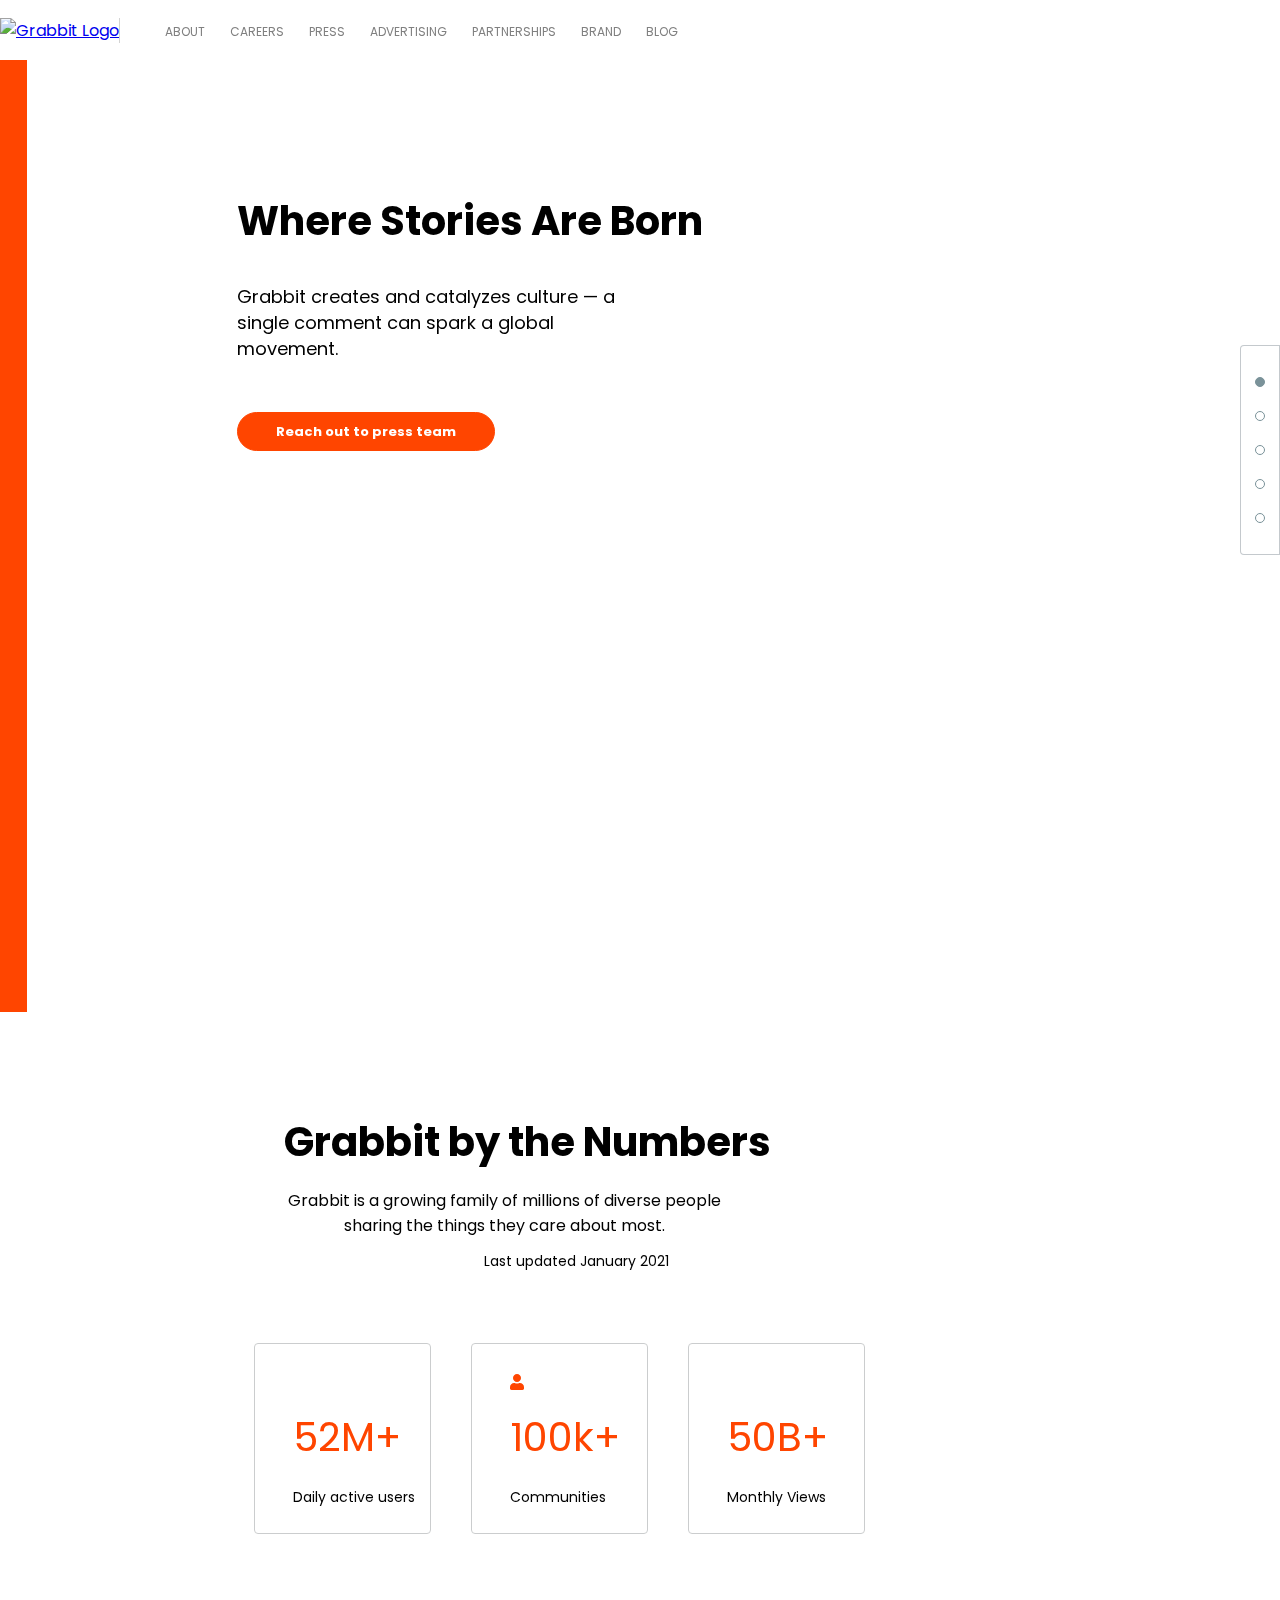
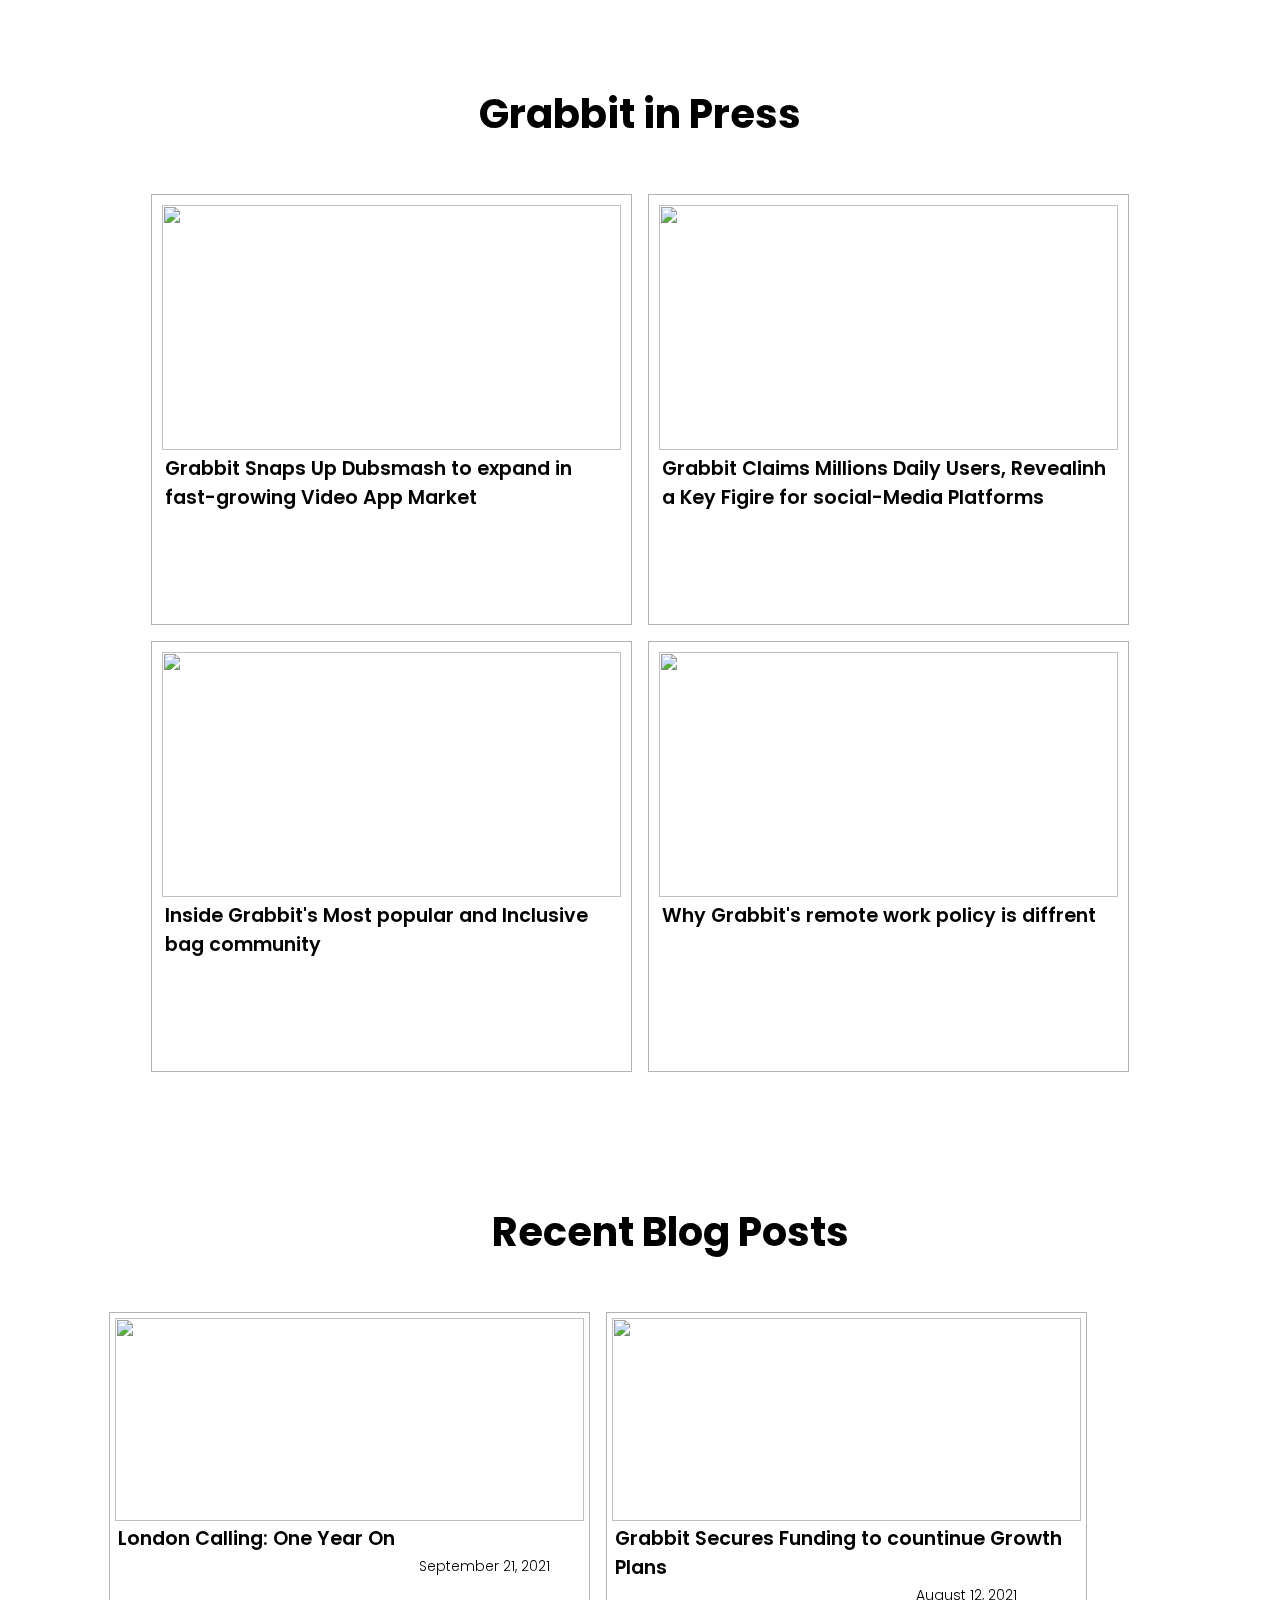
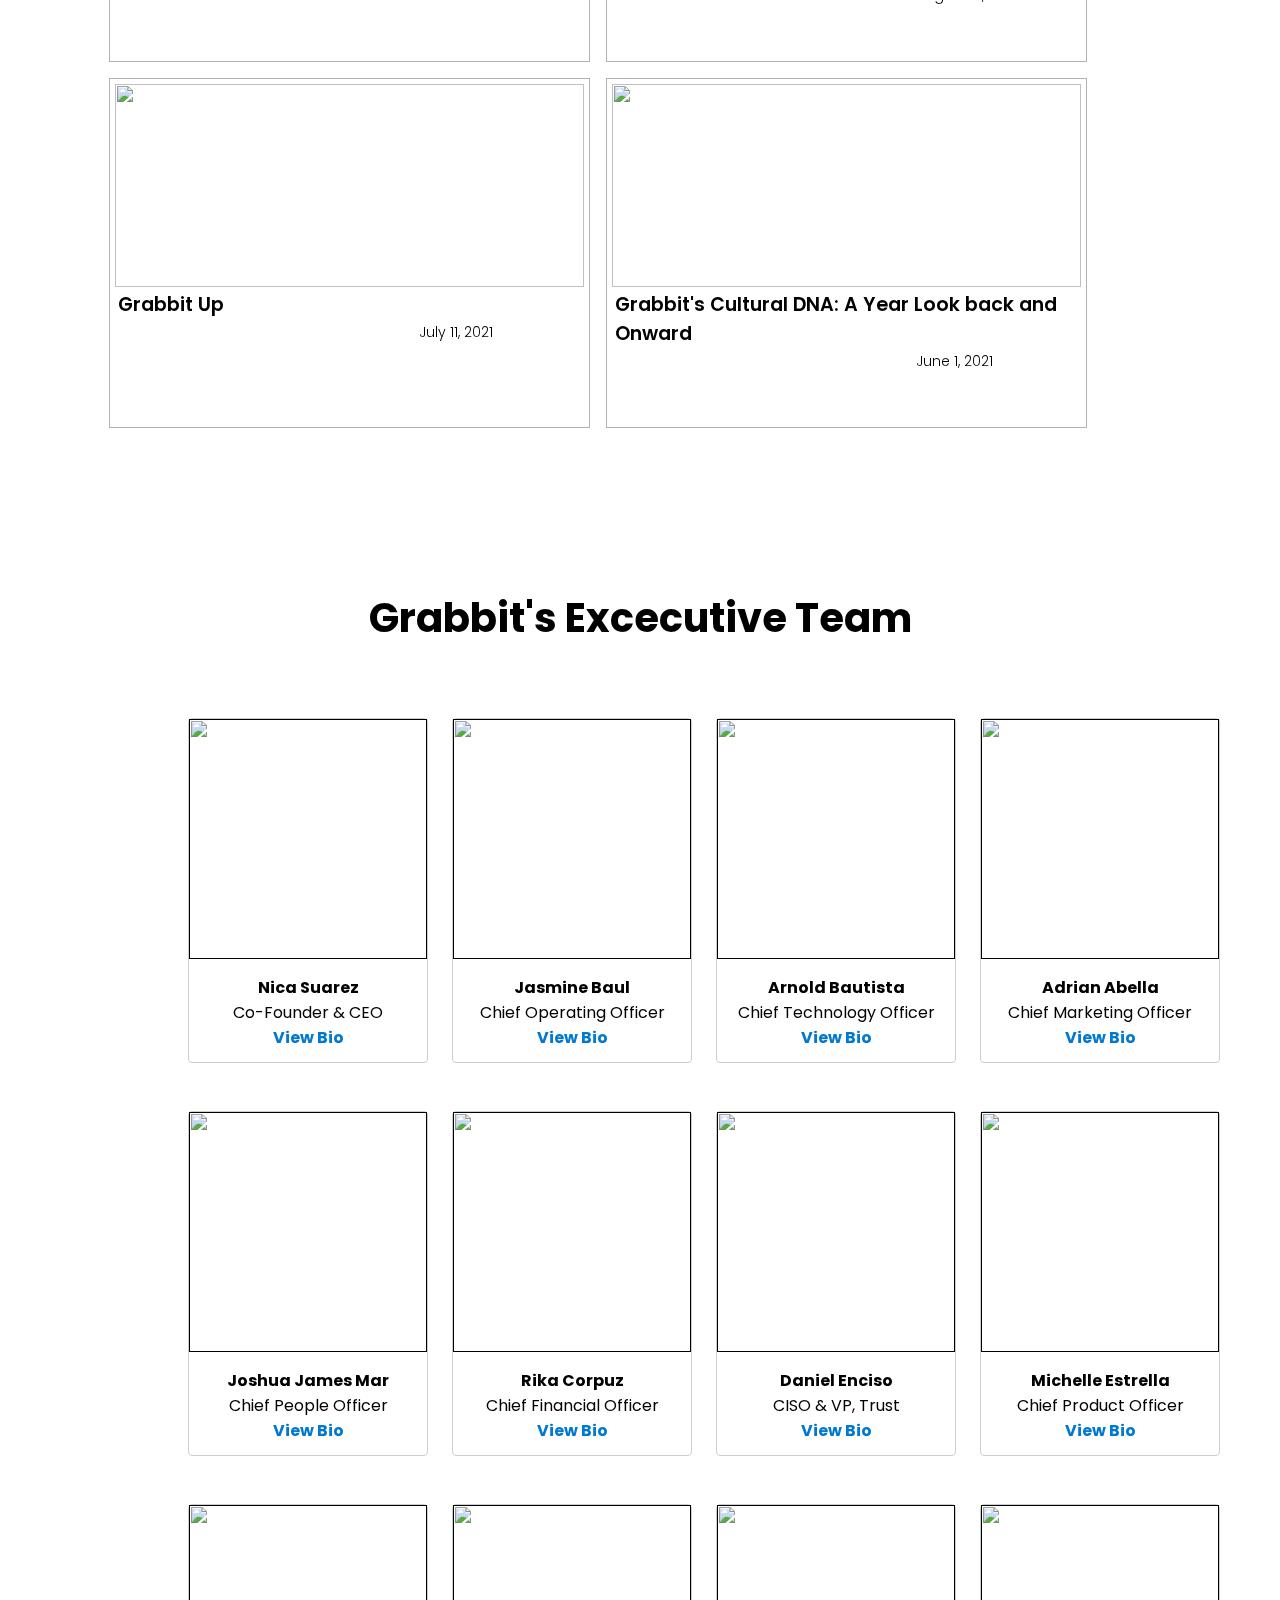
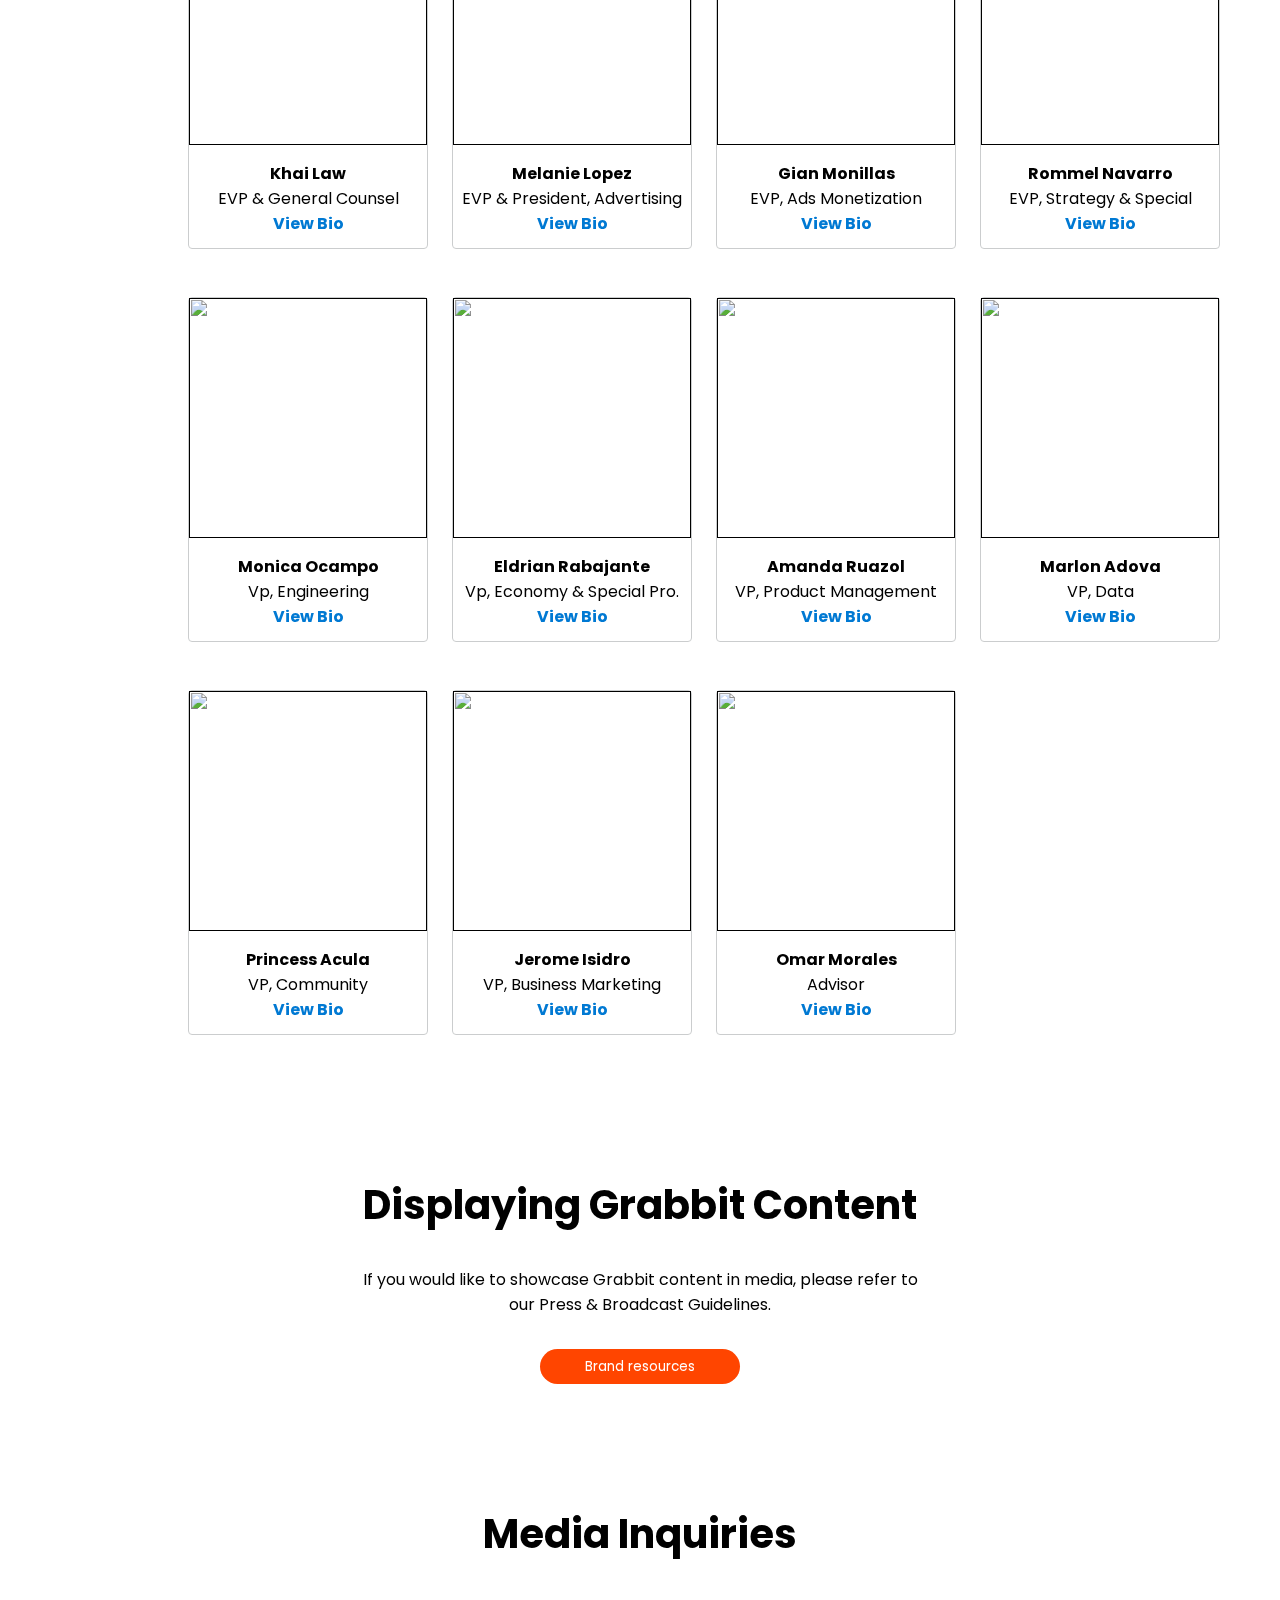
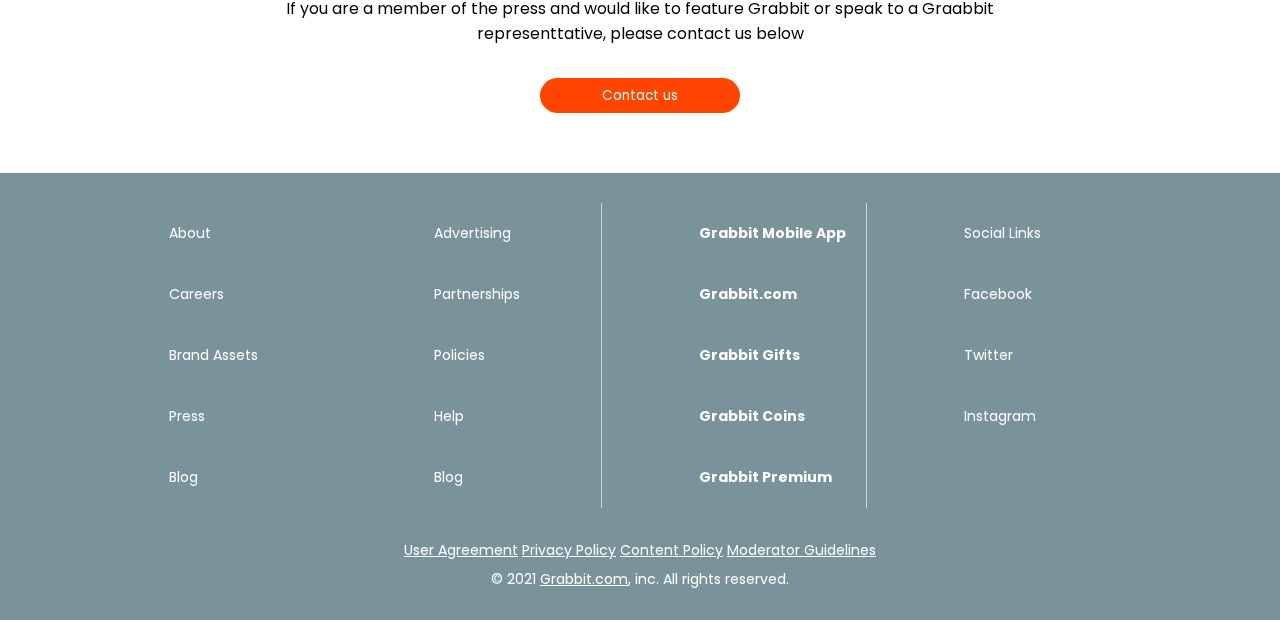
==== commit 993970a6: "Marlon Adova" ====
--- a/grabbithtml/press.html
+++ b/grabbithtml/press.html
@@ -75,9 +75,9 @@
                     <div>
                         <button class="reach">Reach out to press team</button>
                     </div>
-                    <div class="stories-img-container">
+                    <!-- <div class="stories-img-container">
                         <img src="/imagesgrabbit/pressimages/pexels-cottonbro-9818830.jpg" alt="">
-                    </div>
+                    </div> -->
                     <div id="cf6_image" class="shadow"></div>
                 </div>
             </div>
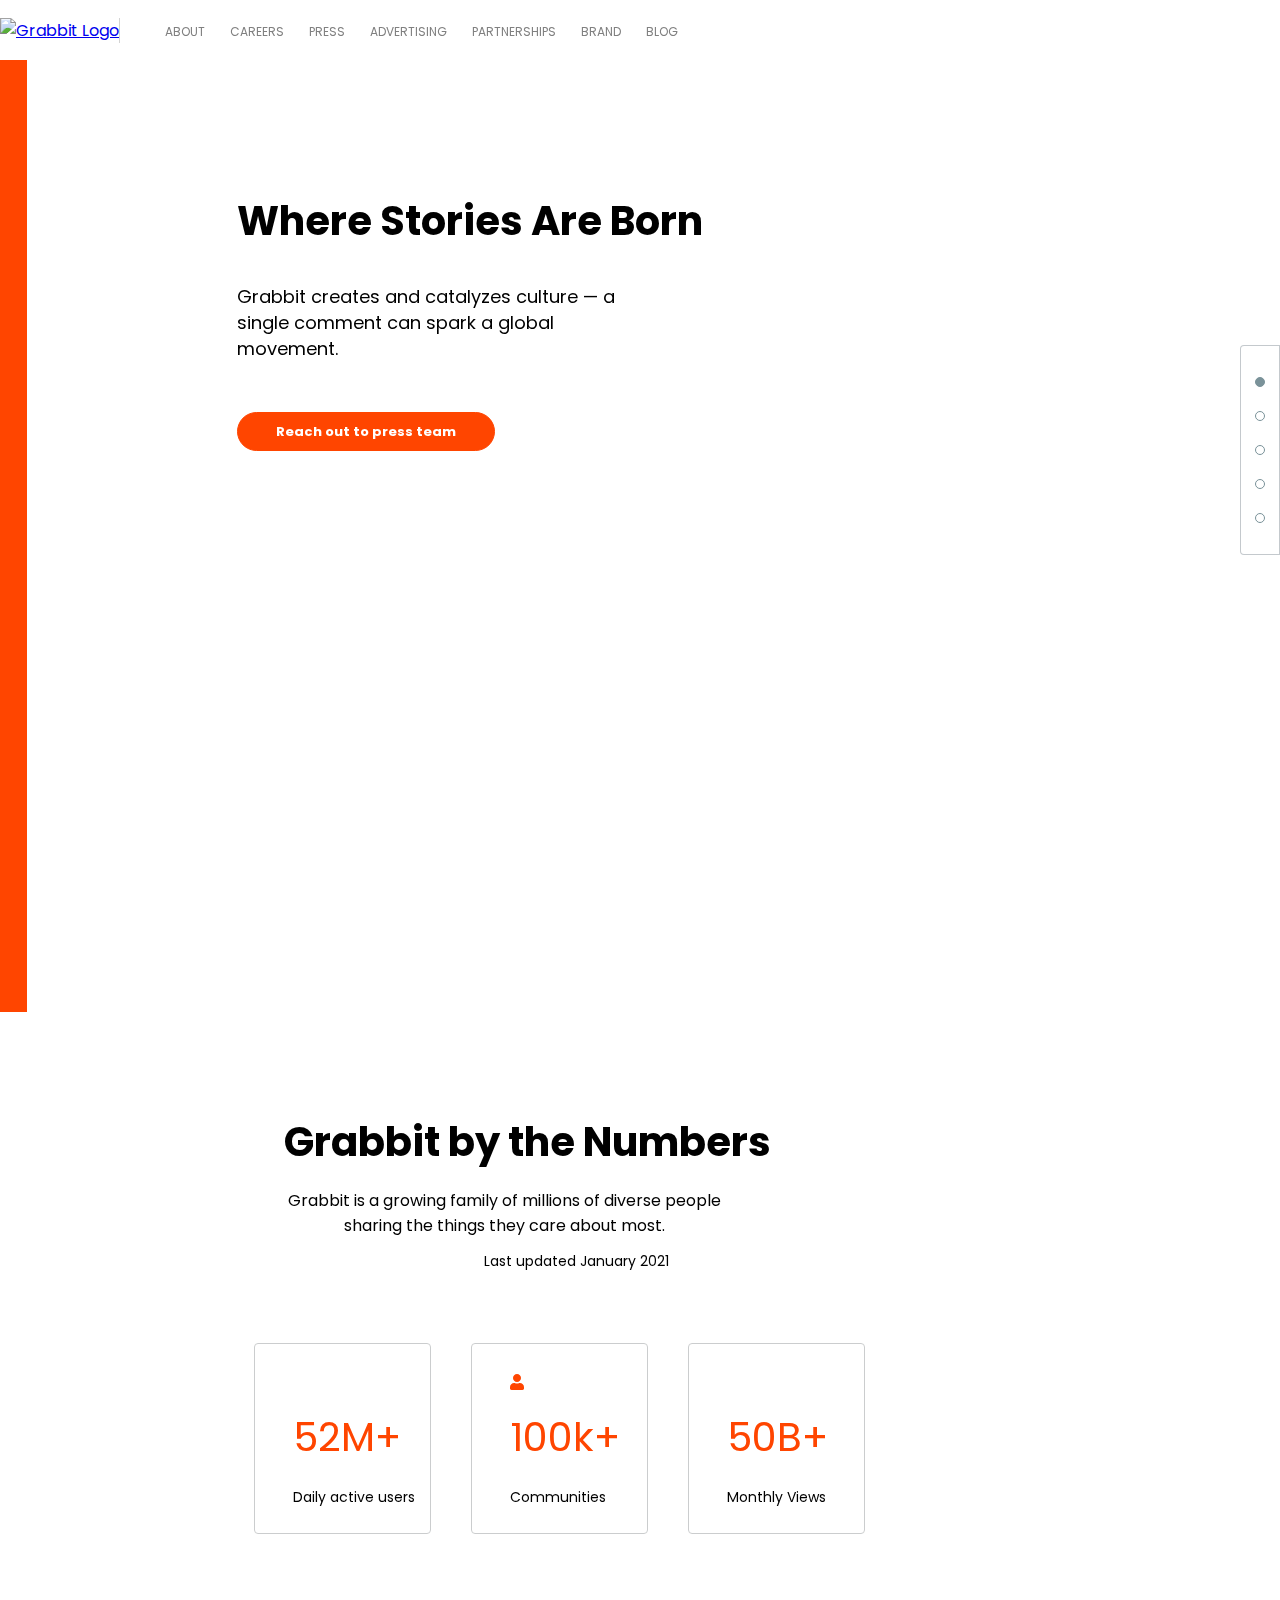
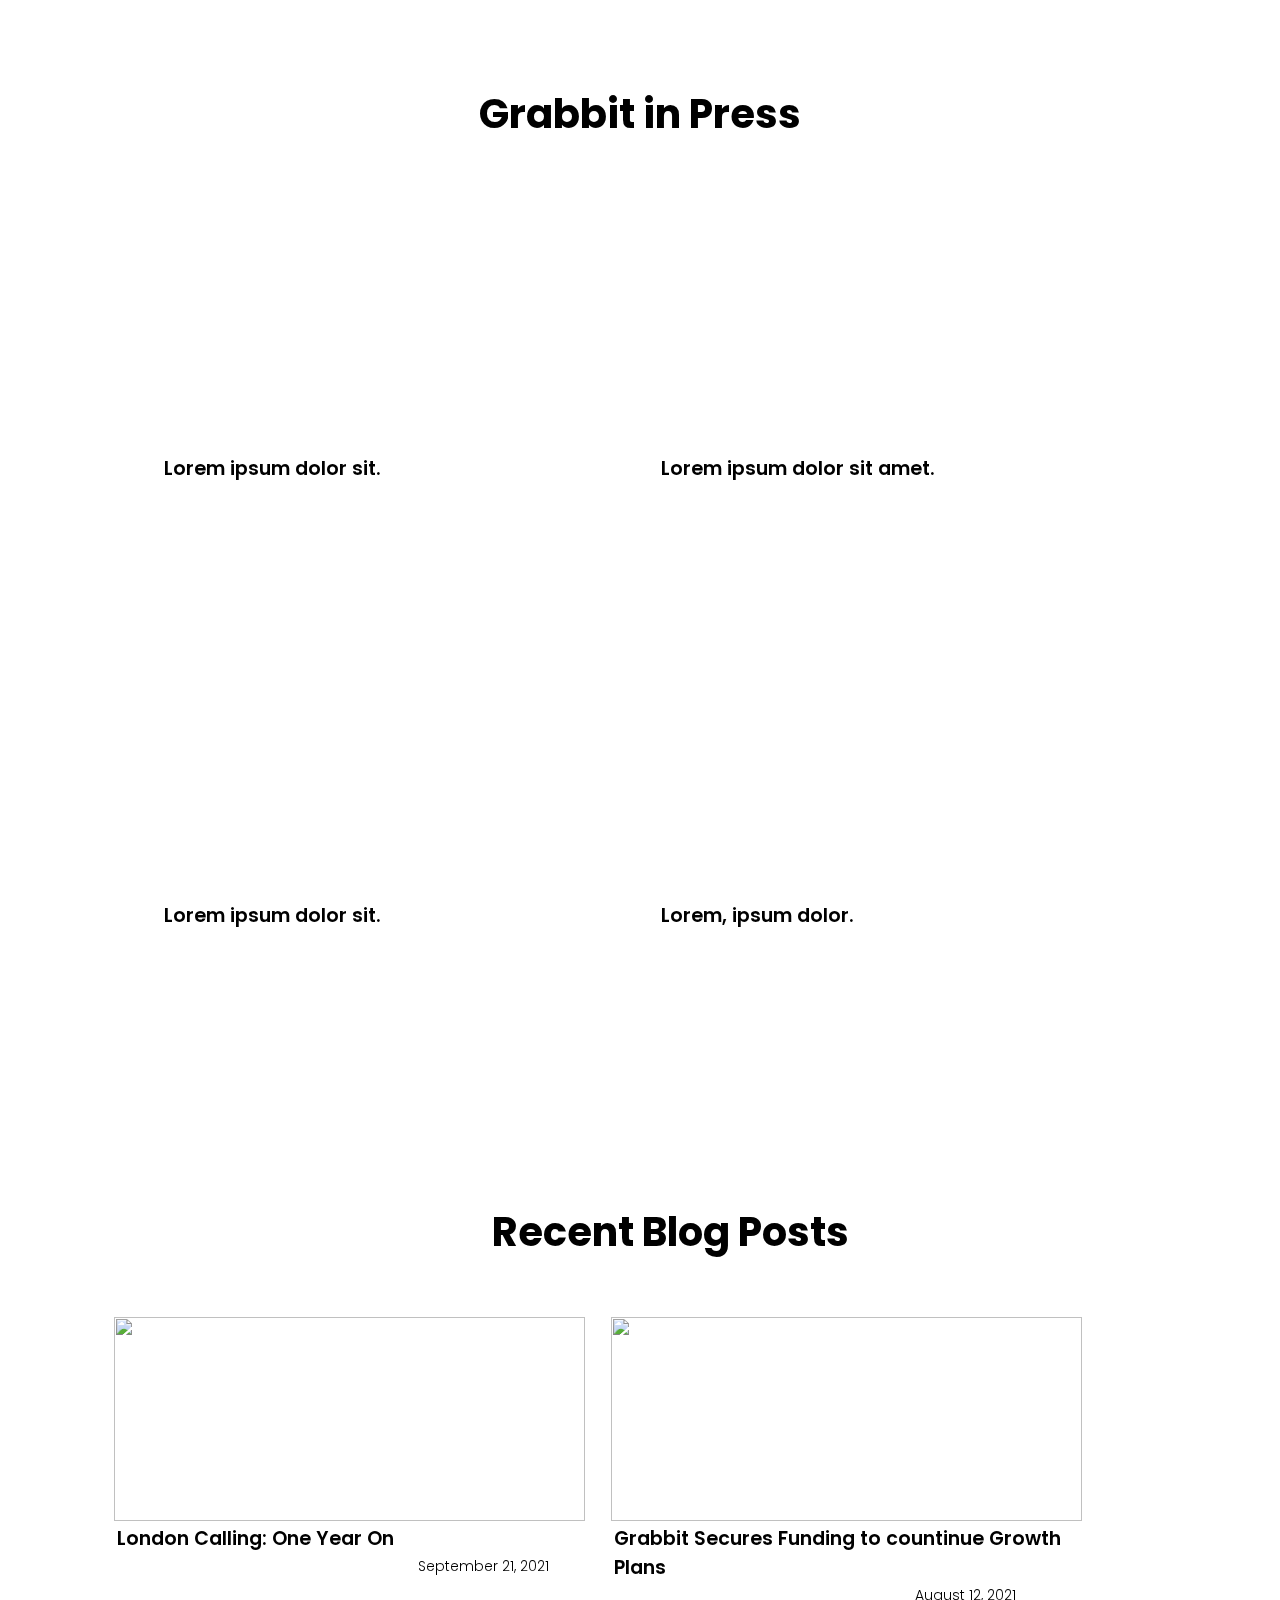
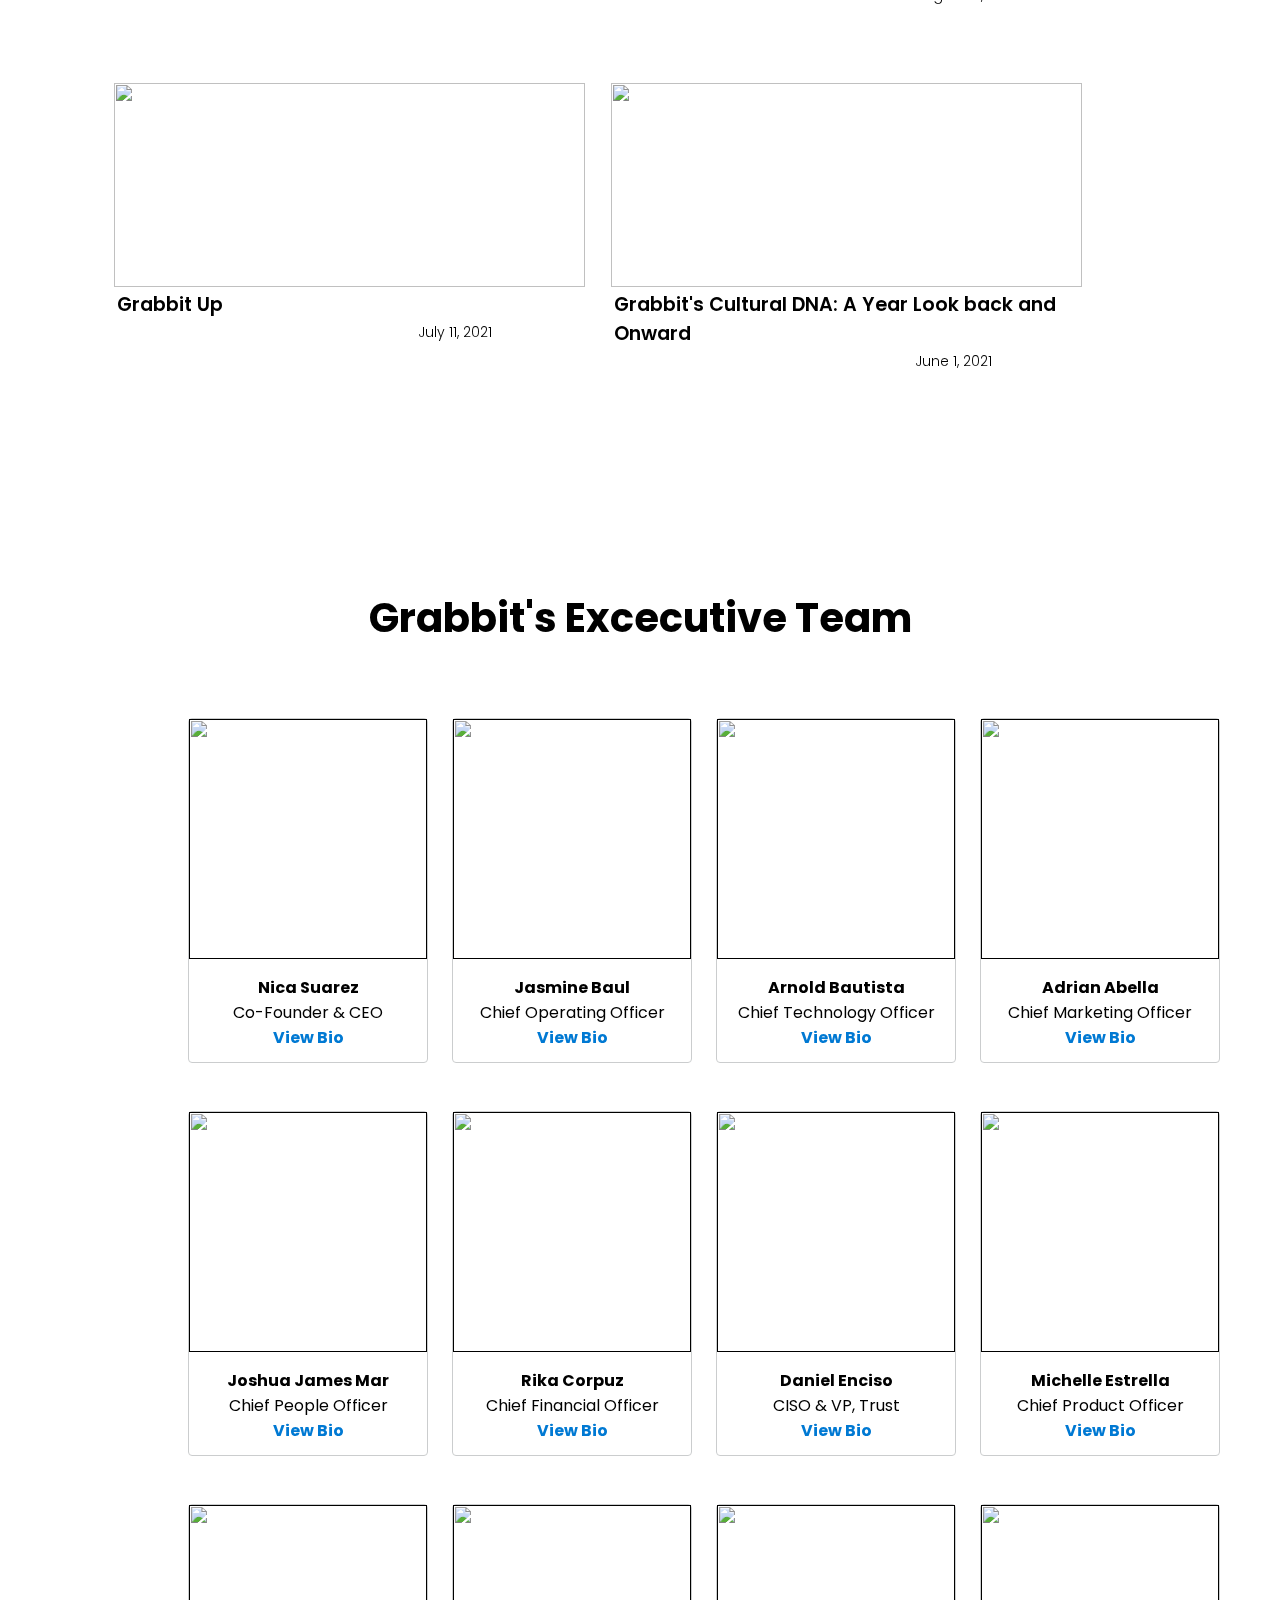
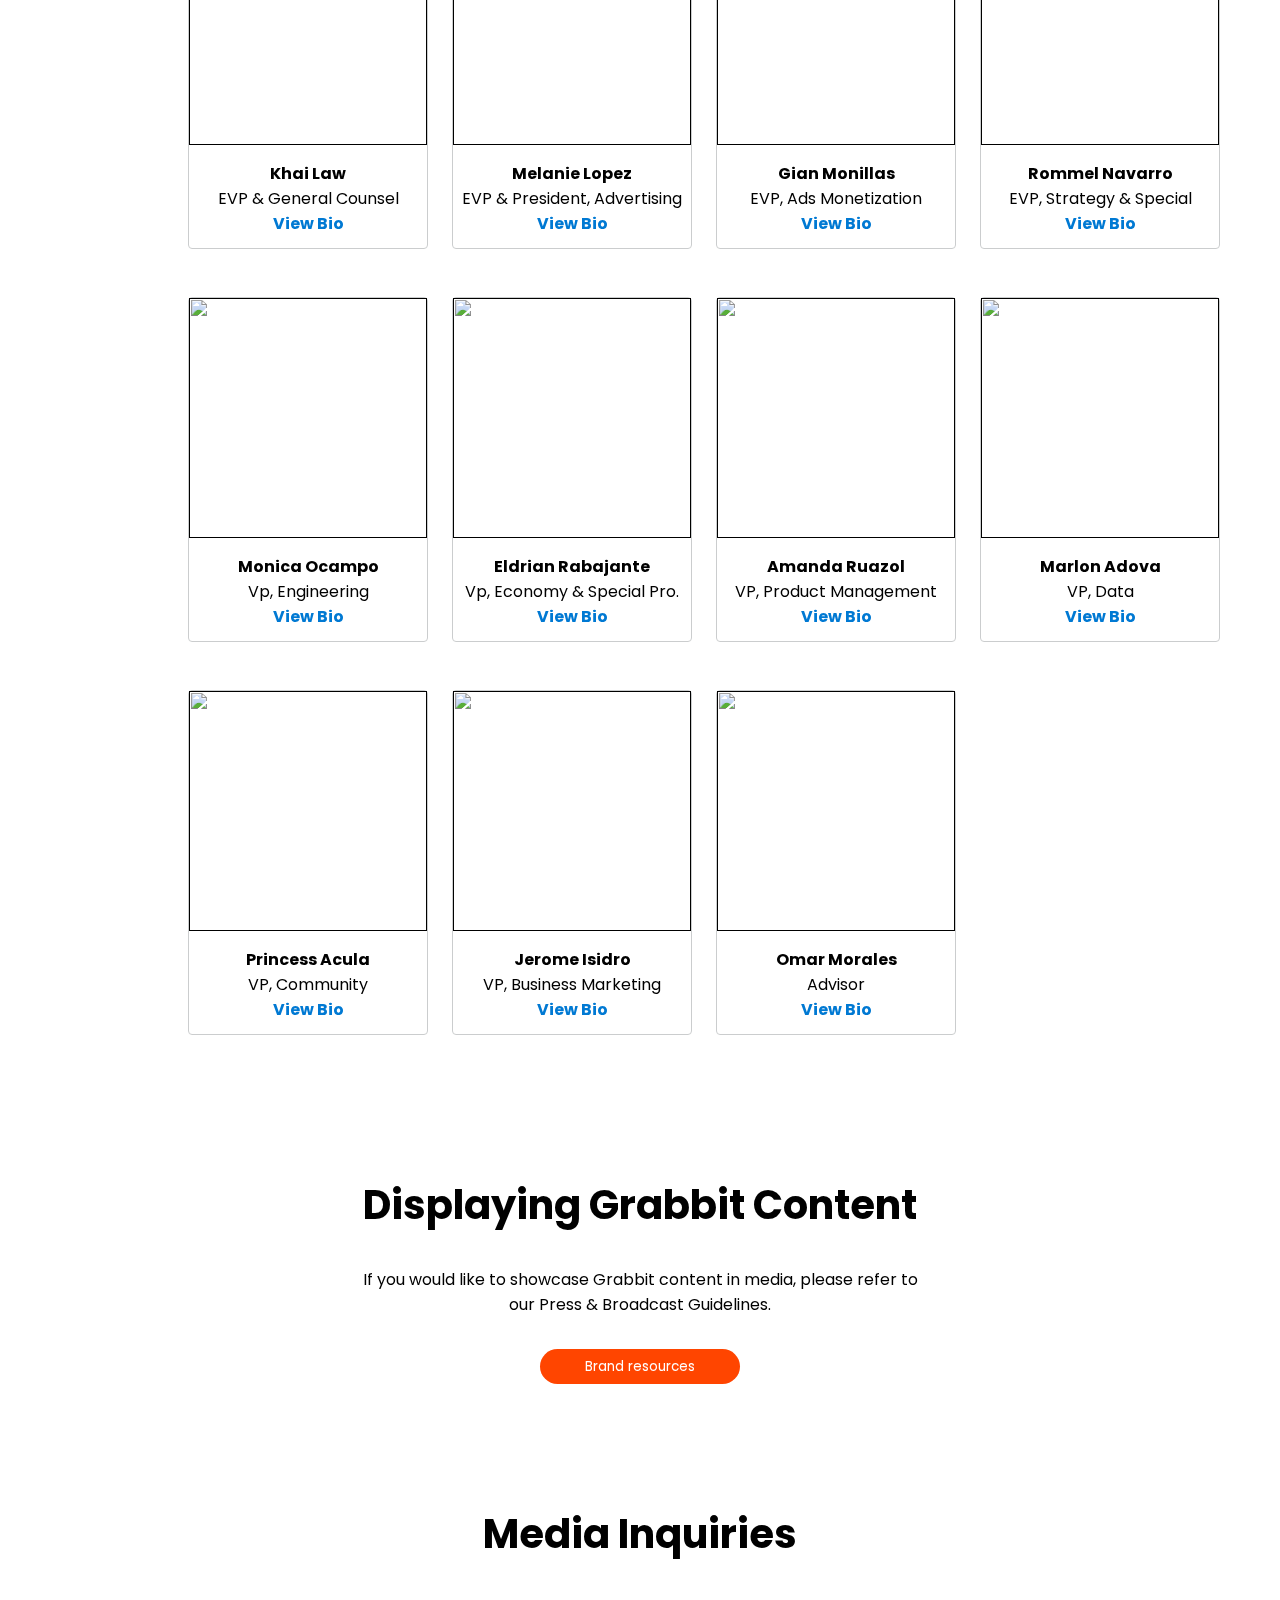
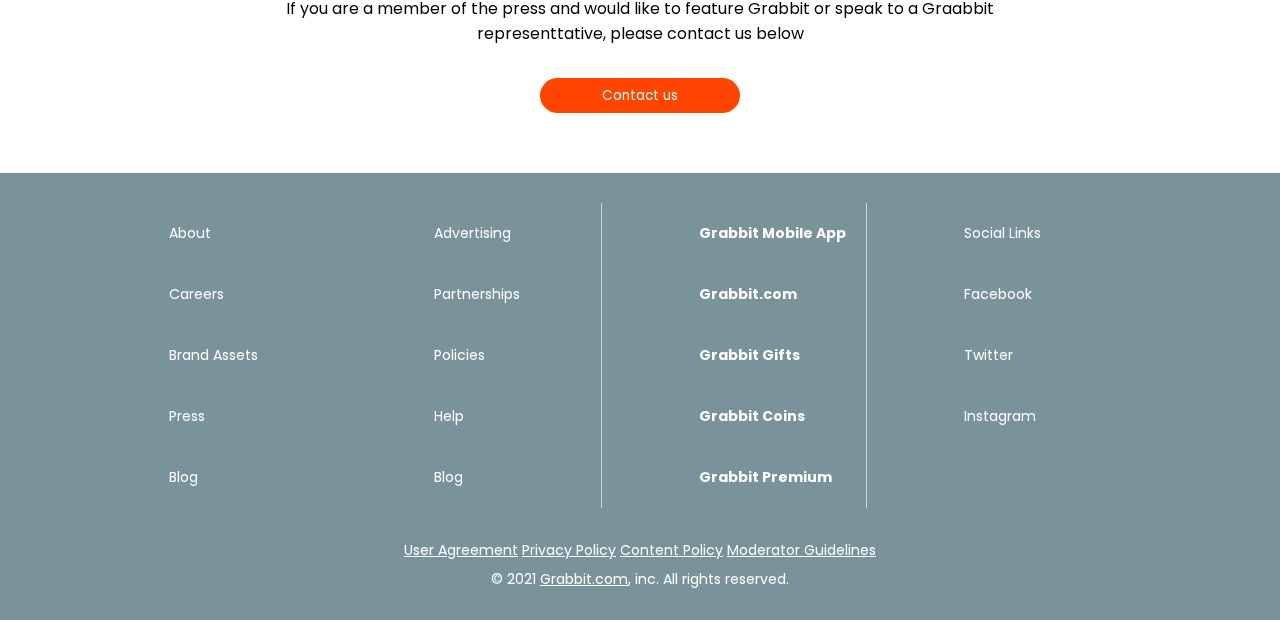
==== commit 7d47e1ee: "Marlon Adova" ====
--- a/grabbithtml/press.html
+++ b/grabbithtml/press.html
@@ -124,39 +124,40 @@
                 
                 <div class="box4">
                     <div class="imgs-bx4-container">
-                        <img src="https://images.pexels.com/photos/927022/pexels-photo-927022.jpeg?auto=compress&cs=tinysrgb&dpr=1&w=500" alt="">
-                    </div>
-                    <a href="">Grabbit Snaps Up Dubsmash to expand in fast-growing Video App Market</a>
-                    <div class="logo-journal">
+                        <!-- <img src="https://images.pexels.com/photos/927022/pexels-photo-927022.jpeg?auto=compress&cs=tinysrgb&dpr=1&w=500" alt=""> -->
+                        <div id="cf6_image" class="shadow"></div>
+                    </div>
+                    <a href="">Lorem ipsum dolor sit.</a>
+                    <!-- <div class="logo-journal">
                         <img src="./images/Wall-Street-Journal-Logo_8027d34553f630cdea100c7f441b8144.png" alt="">
-                    </div>
+                    </div> -->
                 </div>
                 <div class="box4">
                     <div class="imgs-bx4-container">
-                        <img src="https://images.pexels.com/photos/1916816/pexels-photo-1916816.jpeg?auto=compress&cs=tinysrgb&dpr=1&w=500" alt="">
-                    </div>
-                    <a href="">Grabbit Claims Millions Daily Users, Revealinh a Key Figire for social-Media Platforms</a>
-                    <div class="logo-journal">
+                        <div id="cf6_image" class="shadow"></div>
+                    </div>
+                    <a href="">Lorem ipsum dolor sit amet.</a>
+                    <!-- <div class="logo-journal">
                         <img src="./images/Wall-Street-Journal-Logo_8027d34553f630cdea100c7f441b8144.png" alt="">
-                    </div>
+                    </div> -->
                 </div>
                 <div class="box4">
                     <div class="imgs-bx4-container">
-                        <img src="https://images.pexels.com/photos/6044266/pexels-photo-6044266.jpeg?auto=compress&cs=tinysrgb&dpr=1&w=500" alt="">
-                    </div>
-                    <a href="">Inside Grabbit's Most popular and Inclusive bag community</a>
-                    <div class="logo-journal">
+                        <div id="cf6_image" class="shadow"></div>
+                    </div>
+                    <a href="">Lorem ipsum dolor sit.</a>
+                    <!-- <div class="logo-journal">
                         <img src="./images/Wall-Street-Journal-Logo_8027d34553f630cdea100c7f441b8144.png" alt="">
-                    </div>
+                    </div> -->
                 </div>
                 <div class="box4">
                     <div class="imgs-bx4-container">
-                        <img src="https://images.pexels.com/photos/3760067/pexels-photo-3760067.jpeg?auto=compress&cs=tinysrgb&dpr=1&w=500" alt="">
-                    </div>
-                    <a href="">Why Grabbit's remote work policy is diffrent</a>
-                    <div class="logo-journal">
+                        <div id="cf6_image" class="shadow"></div>
+                    </div>
+                    <a href="">Lorem, ipsum dolor.</a>
+                    <!-- <div class="logo-journal">
                         <img src="./images/Wall-Street-Journal-Logo_8027d34553f630cdea100c7f441b8144.png" alt="">
-                    </div>
+                    </div> -->
                 </div>
             </div>
             
--- a/grabbitdesign/press-design.css
+++ b/grabbitdesign/press-design.css
@@ -305,7 +305,7 @@
   width: 481px;
   height: 431px;
   /* background: #ffff; */
-  border: 1px solid rgba(0, 0, 0, 0.3);
+  /* border: 1px solid rgba(0, 0, 0, 0.3); */
   display: flex;
   flex-direction: column;
   align-items: flex-start;
@@ -533,7 +533,7 @@
   width: 481px;
   height: 350px;
   /* background: #ffff; */
-  border: 1px solid rgba(0, 0, 0, 0.3);
+  /* border: 1px solid rgba(0, 0, 0, 0.3); */
   display: flex;
   flex-direction: column;
   align-items: flex-start;
@@ -630,7 +630,7 @@
     width: 100%;
     height: 330px;
     background: #ffff;
-    border: 1px solid rgba(0, 0, 0, 0.3);
+    /* border: 1px solid rgba(0, 0, 0, 0.3); */
     display: flex;
     flex-direction: column;
     align-items: center;
@@ -774,13 +774,13 @@
     width:450px;
     height:281px;
     transition: background-image 1s ease-in-out;
-    background-image:url("https://images.pexels.com/photos/6936406/pexels-photo-6936406.jpeg?auto=compress&cs=tinysrgb&dpr=1&w=500");
+    background-image:url("https://images.pexels.com/photos/2292953/pexels-photo-2292953.jpeg?auto=compress&cs=tinysrgb&dpr=1&w=500");
     object-fit: cover;
     cursor: pointer;
     border-radius: 20px;
   }
   
   #cf6_image:hover {
-    background-image:url("https://images.pexels.com/photos/6936407/pexels-photo-6936407.jpeg?auto=compress&cs=tinysrgb&dpr=1&w=500");
+    background-image:url("https://images.pexels.com/photos/6476587/pexels-photo-6476587.jpeg?auto=compress&cs=tinysrgb&dpr=1&w=500");
     object-fit: cover;
   }
